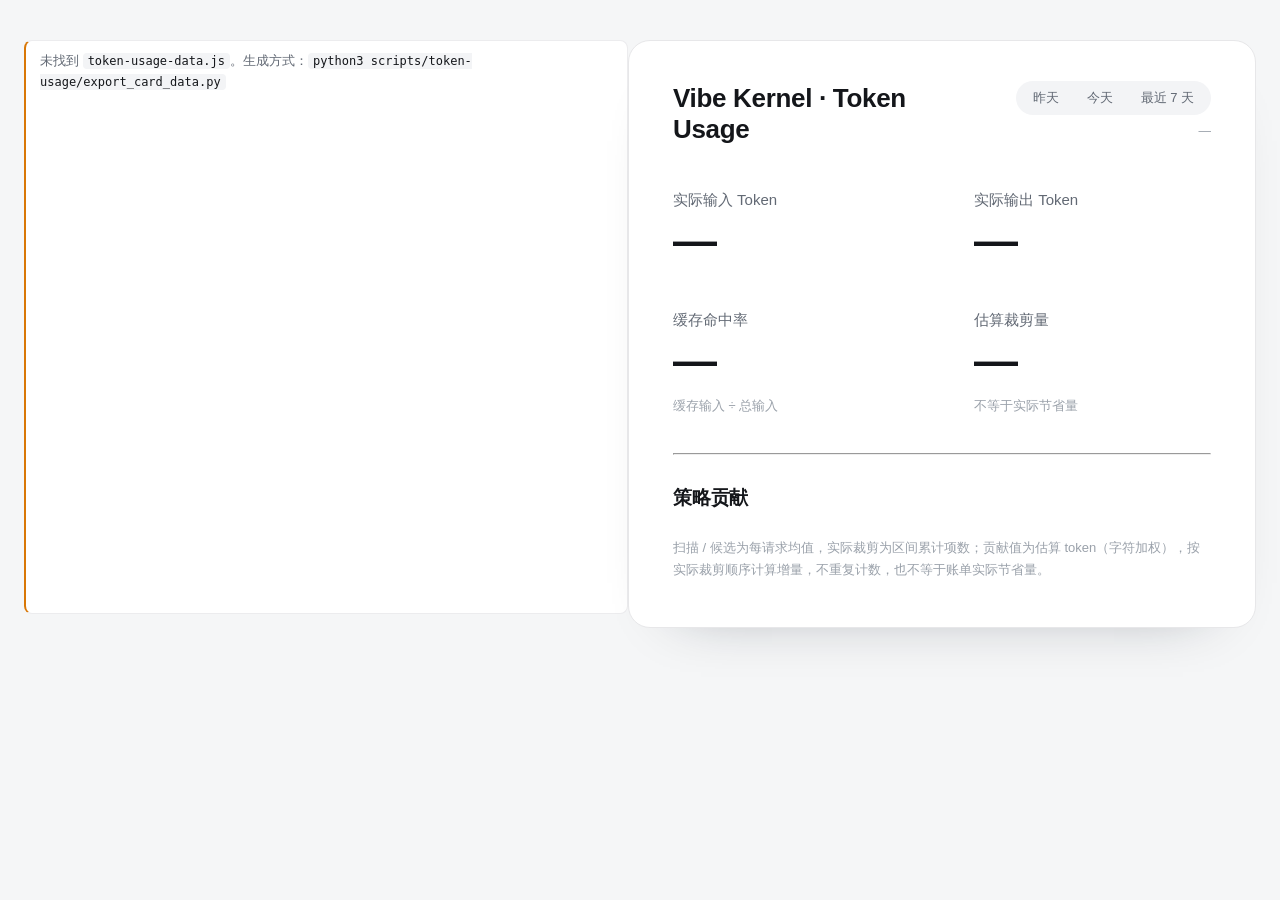
==== tools/token-usage-card/index.html @ 2c909a3b "feat(tools): 新增 Token 用量卡片与数据导出 - 卡片：实际输入/输出、缓存命中率、估算裁剪量与三策略贡献，支持昨天/今天/最近 7 天切换 - 导出：data/token-usag" ====
<!doctype html>
<html lang="zh-CN">
<head>
<meta charset="utf-8">
<meta name="viewport" content="width=device-width, initial-scale=1">
<title>Vibe Kernel · Token Usage</title>
<link rel="stylesheet" href="styles.css">
</head>
<body>

<div class="notice" id="notice" hidden>
  未找到 <code>token-usage-data.js</code>。生成方式：<code>python3 scripts/token-usage/export_card_data.py</code>
</div>

<main class="card" aria-labelledby="cardTitle">
  <header class="card-head">
    <h1 id="cardTitle">Vibe Kernel · Token Usage</h1>
    <div class="head-side">
      <div class="segmented" role="group" aria-label="统计维度">
        <button type="button" data-range="yesterday">昨天</button>
        <button type="button" data-range="today">今天</button>
        <button type="button" data-range="last7" aria-pressed="true">最近 7 天</button>
      </div>
      <p class="caption" id="rangeCaption" aria-live="polite">—</p>
    </div>
  </header>

  <section class="metrics" aria-label="Token 指标">
    <div class="metric">
      <p class="metric-label">实际输入 Token</p>
      <p class="metric-value" id="mInput">—</p>
    </div>
    <div class="metric">
      <p class="metric-label">实际输出 Token</p>
      <p class="metric-value" id="mOutput">—</p>
    </div>
    <div class="metric">
      <p class="metric-label">缓存命中率</p>
      <p class="metric-value" id="mRate">—</p>
      <p class="metric-note">缓存输入 ÷ 总输入</p>
    </div>
    <div class="metric">
      <p class="metric-label">估算裁剪量</p>
      <p class="metric-value" id="mRemoved">—</p>
      <p class="metric-note">不等于实际节省量</p>
    </div>
  </section>

  <hr class="divider">

  <section aria-labelledby="strategyTitle">
    <h2 id="strategyTitle">策略贡献</h2>
    <div id="strategyList"></div>
    <p class="strategy-hint" id="strategyHint" hidden>该区间没有实际裁剪记录，策略贡献为 0。</p>
  </section>

  <p class="footnote">
    扫描 / 候选为每请求均值，实际裁剪为区间累计项数；贡献值为估算 token（字符加权），按实际裁剪顺序计算增量，不重复计数，也不等于账单实际节省量。
  </p>
  <p class="snapshot" id="snapshot"></p>
</main>

<script src="token-usage-data.js"></script>
<script src="app.js"></script>
</body>
</html>
---- tools/token-usage-card/styles.css ----
/* Token 用量卡片 · 视觉层
   参考稿：浅底白卡 / 大号数字 / 细分隔线 / 双列指标 / 策略贡献进度条 */

:root {
  --bg: #f5f6f7;
  --panel: #ffffff;
  --panel-soft: #f3f4f6;

  --ink: #14161a;
  --ink-mid: #626974;
  --ink-lo: #9aa1aa;

  --line: #ececee;
  --track: #eef1f4;

  --accent: #3b82f6;
  --accent-2: #14a08a;
  --accent-3: #d97706;

  --radius-card: 22px;
  --ease: cubic-bezier(0.23, 1, 0.32, 1);
  --sans: -apple-system, BlinkMacSystemFont, "Segoe UI", "PingFang SC",
    "Hiragino Sans GB", "Microsoft YaHei", Roboto, sans-serif;
  --mono: ui-monospace, SFMono-Regular, "SF Mono", Menlo, Consolas, monospace;
}

* { box-sizing: border-box; }

body {
  margin: 0;
  padding: 40px 24px 56px;
  display: flex;
  justify-content: center;
  background: var(--bg);
  color: var(--ink);
  font-family: var(--sans);
  -webkit-font-smoothing: antialiased;
}

/* ---------------- card ---------------- */

.card {
  width: min(1000px, 100%);
  padding: 40px 44px 32px;
  border: 1px solid #e7e7e9;
  border-radius: var(--radius-card);
  background: var(--panel);
  box-shadow: 0 28px 60px -52px rgba(16, 24, 40, 0.45);
}

.card-head {
  display: flex;
  align-items: flex-start;
  justify-content: space-between;
  gap: 28px;
}

h1 {
  margin: 2px 0 0;
  font-size: 26px;
  font-weight: 650;
  letter-spacing: -0.012em;
}

.head-side {
  display: flex;
  flex-direction: column;
  align-items: flex-end;
  gap: 9px;
  flex: none;
}

.segmented {
  display: inline-flex;
  padding: 3px;
  border-radius: 999px;
  background: var(--panel-soft);
}

.segmented button {
  padding: 6px 14px;
  border: 0;
  border-radius: 999px;
  background: transparent;
  color: var(--ink-mid);
  font: inherit;
  font-size: 13px;
  line-height: 1.2;
  white-space: nowrap;
  cursor: pointer;
  transition: background-color 0.18s var(--ease), color 0.18s var(--ease),
    box-shadow 0.18s var(--ease);
}

.segmented button:hover { color: var(--ink); }

.segmented button.is-active {
  background: #fff;
  color: var(--ink);
  font-weight: 600;
  box-shadow: 0 1px 2px rgba(16, 24, 40, 0.14);
}

.segmented button:focus-visible {
  outline: 2px solid var(--accent);
  outline-offset: 2px;
}

.caption {
  margin: 0;
  min-height: 1em;
  color: var(--ink-lo);
  font-size: 12.5px;
  font-variant-numeric: tabular-nums;
}

/* ---------------- metrics ---------------- */

.metrics {
  display: grid;
  grid-template-columns: 1fr 1fr;
  gap: 44px 64px;
  margin-top: 44px;
}

.metric-label {
  margin: 0;
  color: var(--ink-mid);
  font-size: 15px;
  line-height: 1.4;
}

.metric-value {
  margin: 6px 0 0;
  font-size: 44px;
  font-weight: 650;
  line-height: 1.12;
  letter-spacing: -0.022em;
  font-variant-numeric: tabular-nums;
}

.metric-note {
  margin: 10px 0 0;
  color: var(--ink-lo);
  font-size: 13px;
  line-height: 1.5;
}

/* ---------------- strategies ---------------- */

.divider {
  height: 1px;
  margin: 38px 0 30px;
  background: var(--line);
}

h2 {
  margin: 0;
  font-size: 19px;
  font-weight: 650;
  letter-spacing: -0.008em;
}

.strategy { margin-top: 22px; }

.strategy-head {
  display: flex;
  align-items: baseline;
  justify-content: space-between;
  gap: 16px;
  margin-bottom: 4px;
}

.strategy-name { font-size: 16px; line-height: 1.4; }

.strategy-value {
  font-size: 16px;
  font-weight: 650;
  font-variant-numeric: tabular-nums;
}

.strategy-counts {
  margin: 0 0 9px;
  color: var(--ink-lo);
  font-size: 12.5px;
  line-height: 1.55;
  font-variant-numeric: tabular-nums;
}

.bar {
  height: 8px;
  border-radius: 999px;
  background: var(--track);
  overflow: hidden;
}

.bar > span {
  display: block;
  width: 0;
  height: 100%;
  border-radius: inherit;
  background: var(--accent);
  transition: width 0.3s var(--ease);
}

.bar.s2 > span { background: var(--accent-2); }
.bar.s3 > span { background: var(--accent-3); }

.strategy-hint {
  margin: 14px 0 0;
  color: var(--ink-lo);
  font-size: 13px;
}

.footnote {
  margin: 26px 0 0;
  color: var(--ink-lo);
  font-size: 13px;
  line-height: 1.7;
}

.snapshot {
  margin: 14px 0 0;
  color: #b3b9c1;
  font-size: 11.5px;
  font-variant-numeric: tabular-nums;
}

/* ---------------- notice ---------------- */

.notice {
  width: min(1000px, 100%);
  margin: 0 auto 14px;
  padding: 10px 14px;
  border: 1px solid var(--line);
  border-left: 2px solid var(--accent-3);
  border-radius: 8px;
  background: var(--panel);
  color: var(--ink-mid);
  font-size: 13px;
  line-height: 1.6;
}

.notice code {
  padding: 1px 5px;
  border-radius: 4px;
  background: var(--panel-soft);
  color: var(--ink);
  font-family: var(--mono);
  font-size: 12px;
}

/* ---------------- responsive ---------------- */

@media (max-width: 760px) {
  body { padding: 20px 14px 36px; }

  .card { padding: 26px 22px 24px; border-radius: 16px; }

  .card-head { flex-direction: column; gap: 16px; }

  .head-side { align-items: flex-start; width: 100%; }

  .caption { text-align: left; }

  .metrics { grid-template-columns: 1fr; gap: 30px; margin-top: 30px; }

  .metric-value { font-size: 36px; }

  .divider { margin: 28px 0 24px; }
}
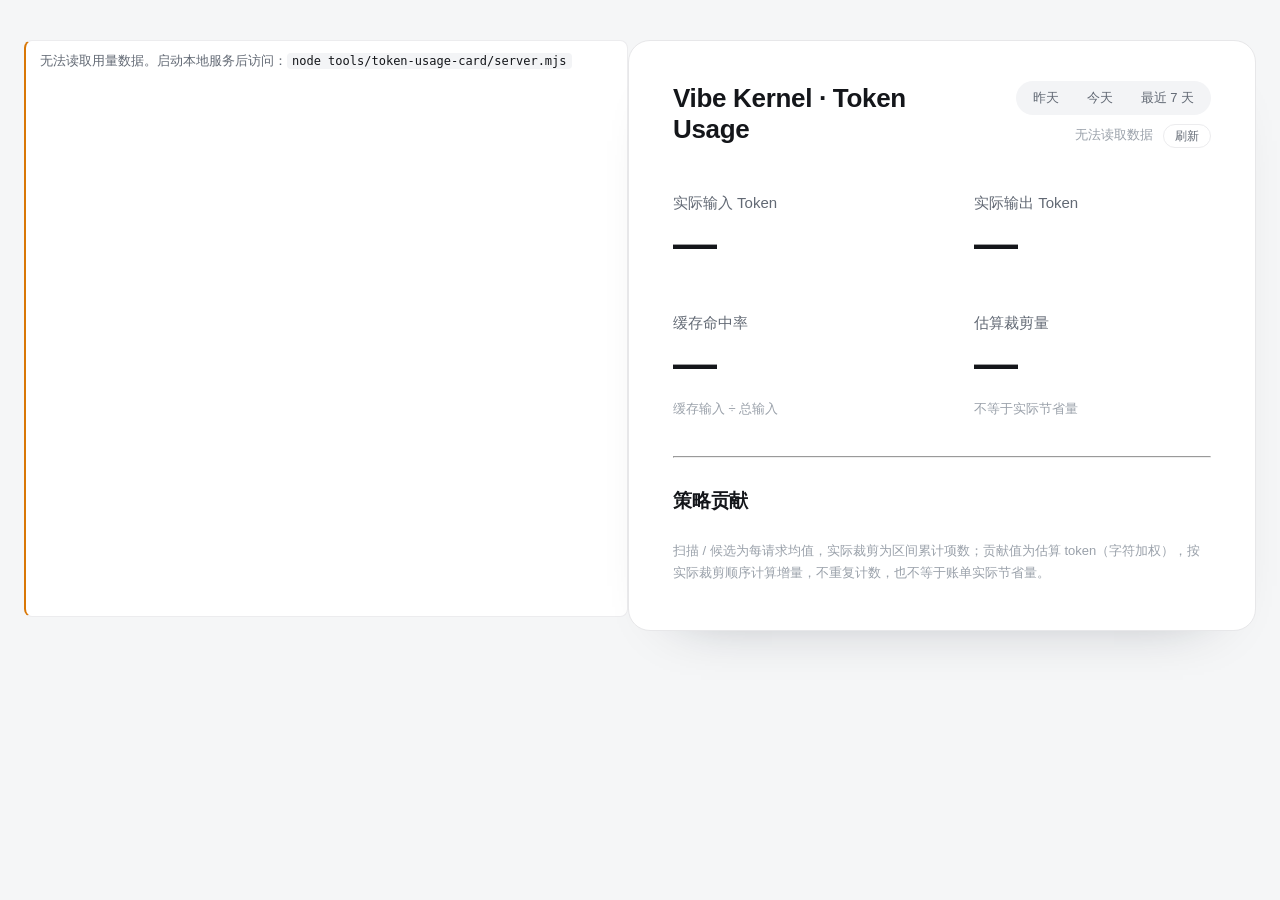
==== commit 9d800ff4: "fix(context-dedup): 修复三策略零贡献并补齐上游保护与失败输入裁剪 - Supersede Writes：改用结构化 EOF 证据判定完整读取（offset<=1 且 metadat" ====
--- a/tools/token-usage-card/index.html
+++ b/tools/token-usage-card/index.html
@@ -9,7 +9,7 @@
 <body>
 
 <div class="notice" id="notice" hidden>
-  未找到 <code>token-usage-data.js</code>。生成方式：<code>python3 scripts/token-usage/export_card_data.py</code>
+  无法读取用量数据。启动本地服务后访问：<code>node tools/token-usage-card/server.mjs</code>
 </div>
 
 <main class="card" aria-labelledby="cardTitle">
@@ -21,7 +21,10 @@
         <button type="button" data-range="today">今天</button>
         <button type="button" data-range="last7" aria-pressed="true">最近 7 天</button>
       </div>
-      <p class="caption" id="rangeCaption" aria-live="polite">—</p>
+      <div class="refresh-row">
+        <p class="caption" id="rangeCaption" aria-live="polite">—</p>
+        <button type="button" class="refresh" id="refreshButton" title="立即从本地服务刷新">刷新</button>
+      </div>
     </div>
   </header>
 
@@ -57,10 +60,9 @@
   <p class="footnote">
     扫描 / 候选为每请求均值，实际裁剪为区间累计项数；贡献值为估算 token（字符加权），按实际裁剪顺序计算增量，不重复计数，也不等于账单实际节省量。
   </p>
-  <p class="snapshot" id="snapshot"></p>
+  <p class="snapshot" id="snapshot" aria-live="polite"></p>
 </main>
 
-<script src="token-usage-data.js"></script>
 <script src="app.js"></script>
 </body>
 </html>
--- a/tools/token-usage-card/styles.css
+++ b/tools/token-usage-card/styles.css
@@ -112,6 +112,34 @@
   color: var(--ink-lo);
   font-size: 12.5px;
   font-variant-numeric: tabular-nums;
+}
+
+.refresh-row {
+  display: flex;
+  align-items: center;
+  gap: 10px;
+}
+
+.refresh {
+  padding: 4px 11px;
+  border: 1px solid var(--line);
+  border-radius: 999px;
+  background: var(--panel);
+  color: var(--ink-mid);
+  font: inherit;
+  font-size: 12px;
+  line-height: 1.2;
+  white-space: nowrap;
+  cursor: pointer;
+  transition: color 0.18s var(--ease), border-color 0.18s var(--ease);
+}
+
+.refresh:hover { color: var(--ink); border-color: #d8dadd; }
+.refresh:disabled { opacity: 0.6; cursor: progress; }
+
+.refresh:focus-visible {
+  outline: 2px solid var(--accent);
+  outline-offset: 2px;
 }
 
 /* ---------------- metrics ---------------- */
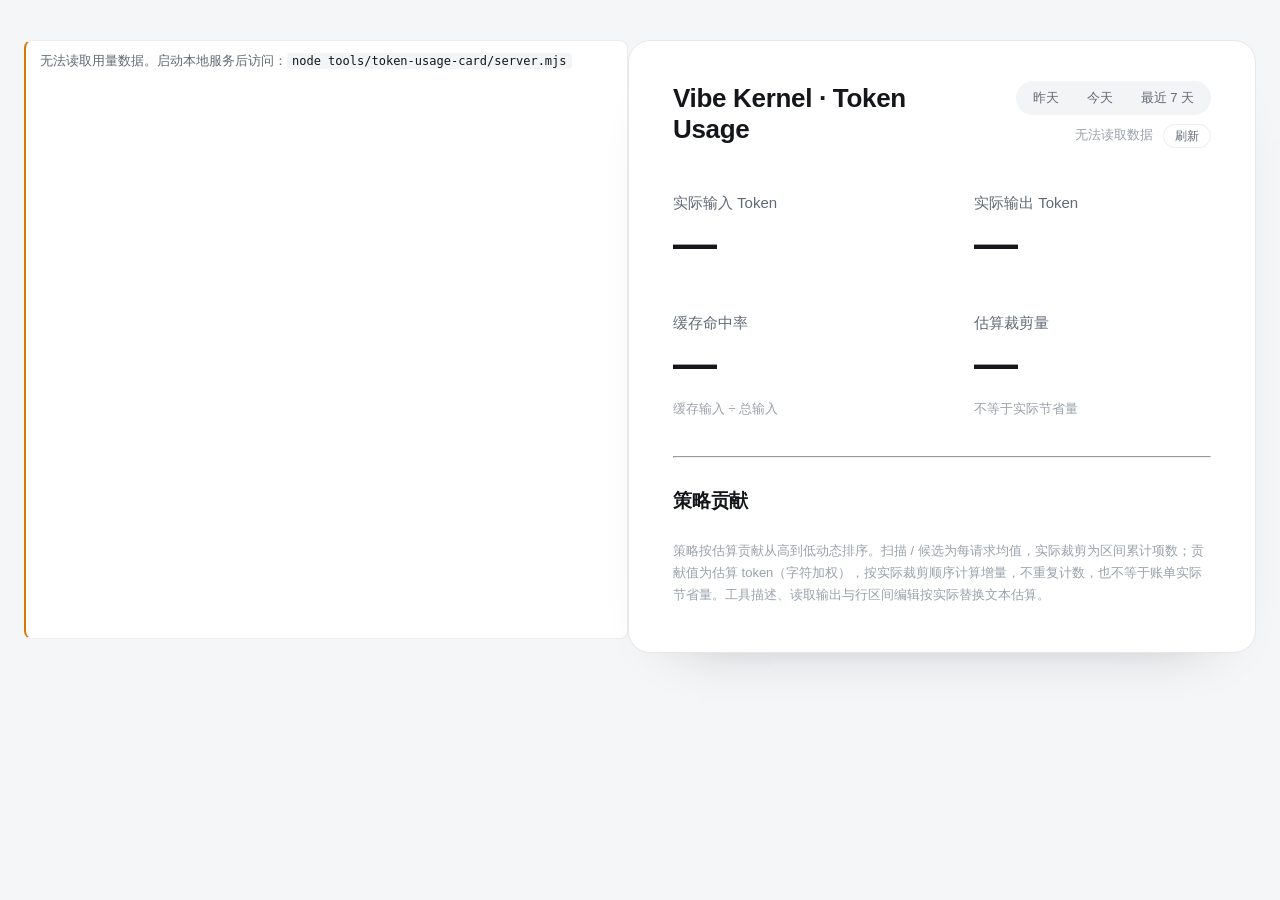
==== commit e87ee876: "feat(context-dedup): 接入 OpenSlimedit 三策略并增强用量卡片 - 新增 slim-edit：工具描述压缩、read 输出压缩、edit 行区间展开 - 配置增加 sl" ====
--- a/tools/token-usage-card/index.html
+++ b/tools/token-usage-card/index.html
@@ -4,7 +4,7 @@
 <meta charset="utf-8">
 <meta name="viewport" content="width=device-width, initial-scale=1">
 <title>Vibe Kernel · Token Usage</title>
-<link rel="stylesheet" href="styles.css">
+<link rel="stylesheet" href="styles.css?v=20261030-2">
 </head>
 <body>
 
@@ -58,11 +58,11 @@
   </section>
 
   <p class="footnote">
-    扫描 / 候选为每请求均值，实际裁剪为区间累计项数；贡献值为估算 token（字符加权），按实际裁剪顺序计算增量，不重复计数，也不等于账单实际节省量。
+    策略按估算贡献从高到低动态排序。扫描 / 候选为每请求均值，实际裁剪为区间累计项数；贡献值为估算 token（字符加权），按实际裁剪顺序计算增量，不重复计数，也不等于账单实际节省量。工具描述、读取输出与行区间编辑按实际替换文本估算。
   </p>
   <p class="snapshot" id="snapshot" aria-live="polite"></p>
 </main>
 
-<script src="app.js"></script>
+<script src="app.js?v=20261030-2"></script>
 </body>
 </html>
--- a/tools/token-usage-card/styles.css
+++ b/tools/token-usage-card/styles.css
@@ -16,6 +16,9 @@
   --accent: #3b82f6;
   --accent-2: #14a08a;
   --accent-3: #d97706;
+  --accent-4: #7c3aed;
+  --accent-5: #db2777;
+  --accent-6: #0d9488;
 
   --radius-card: 22px;
   --ease: cubic-bezier(0.23, 1, 0.32, 1);
@@ -199,7 +202,22 @@
   margin-bottom: 4px;
 }
 
+.strategy-title {
+  display: inline-flex;
+  align-items: baseline;
+  flex-wrap: wrap;
+  gap: 4px 8px;
+  min-width: 0;
+}
+
 .strategy-name { font-size: 16px; line-height: 1.4; }
+
+.strategy-note {
+  color: var(--ink-lo);
+  font-size: 12px;
+  line-height: 1.4;
+  white-space: nowrap;
+}
 
 .strategy-value {
   font-size: 16px;
@@ -233,6 +251,9 @@
 
 .bar.s2 > span { background: var(--accent-2); }
 .bar.s3 > span { background: var(--accent-3); }
+.bar.s4 > span { background: var(--accent-4); }
+.bar.s5 > span { background: var(--accent-5); }
+.bar.s6 > span { background: var(--accent-6); }
 
 .strategy-hint {
   margin: 14px 0 0;
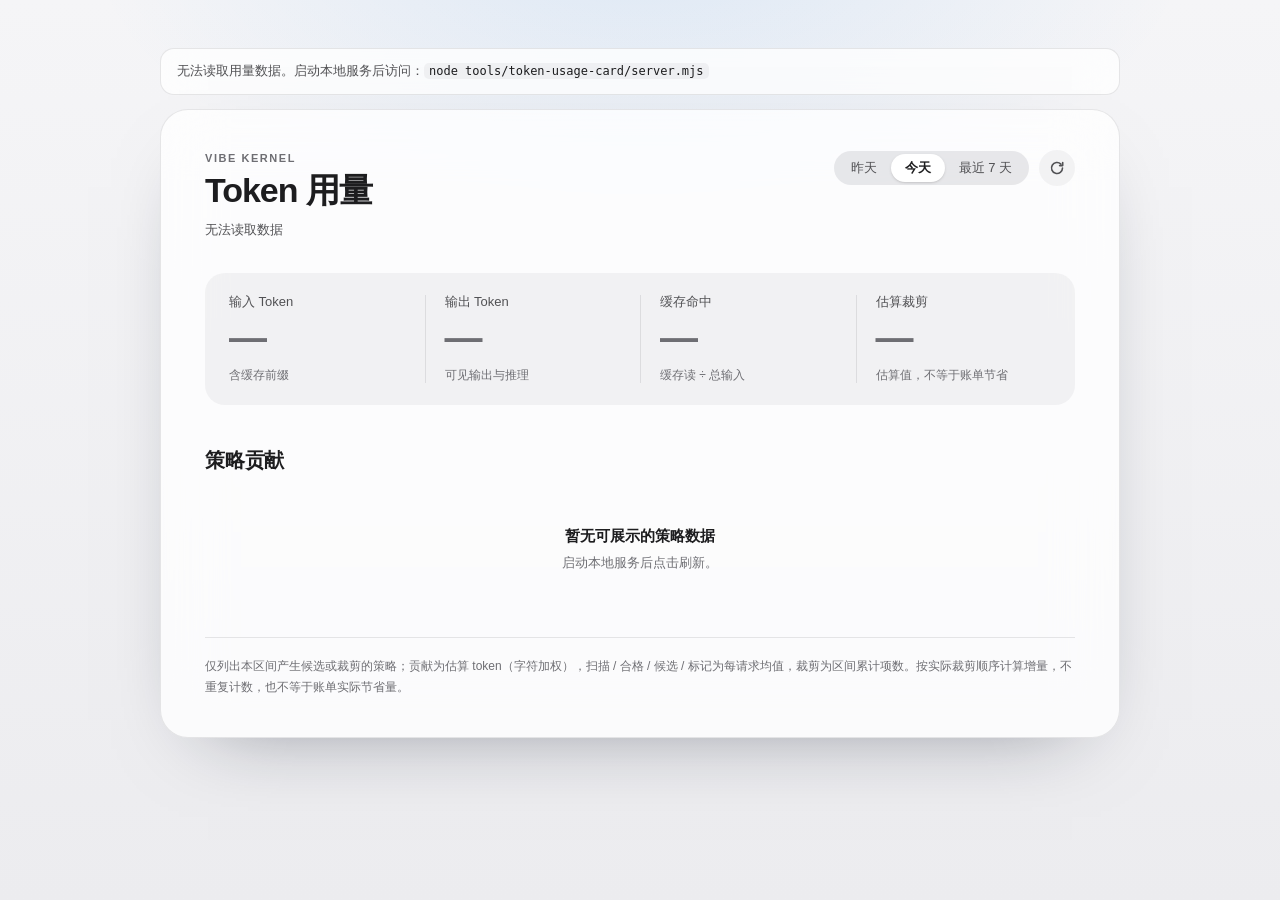
==== commit 85872b3f: "feat(token-usage-card): Apple 风格重构卡片并完善策略数据展示 - 策略统计：跳过原因按漏斗边界分区并补齐 eligible 分区；重复相同失败默认跨 user turn " ====
--- a/tools/token-usage-card/index.html
+++ b/tools/token-usage-card/index.html
@@ -3,8 +3,11 @@
 <head>
 <meta charset="utf-8">
 <meta name="viewport" content="width=device-width, initial-scale=1">
+<meta name="color-scheme" content="light dark">
+<meta name="theme-color" content="#f5f5f7" media="(prefers-color-scheme: light)">
+<meta name="theme-color" content="#000000" media="(prefers-color-scheme: dark)">
 <title>Vibe Kernel · Token Usage</title>
-<link rel="stylesheet" href="styles.css?v=20261030-2">
+<link rel="stylesheet" href="styles.css?v=20261102-2">
 </head>
 <body>
 
@@ -14,55 +17,68 @@
 
 <main class="card" aria-labelledby="cardTitle">
   <header class="card-head">
-    <h1 id="cardTitle">Vibe Kernel · Token Usage</h1>
-    <div class="head-side">
+    <div class="head-titles">
+      <p class="eyebrow">Vibe Kernel</p>
+      <h1 id="cardTitle">Token 用量</h1>
+      <p class="subtitle" id="rangeCaption" aria-live="polite">—</p>
+    </div>
+    <div class="head-controls">
       <div class="segmented" role="group" aria-label="统计维度">
+        <span class="segmented-thumb" aria-hidden="true"></span>
         <button type="button" data-range="yesterday">昨天</button>
-        <button type="button" data-range="today">今天</button>
-        <button type="button" data-range="last7" aria-pressed="true">最近 7 天</button>
+        <button type="button" class="is-active" data-range="today" aria-pressed="true">今天</button>
+        <button type="button" data-range="last7">最近 7 天</button>
       </div>
-      <div class="refresh-row">
-        <p class="caption" id="rangeCaption" aria-live="polite">—</p>
-        <button type="button" class="refresh" id="refreshButton" title="立即从本地服务刷新">刷新</button>
-      </div>
+      <button type="button" class="refresh" id="refreshButton" title="刷新数据" aria-label="刷新数据">
+        <svg class="refresh-icon" viewBox="0 0 16 16" aria-hidden="true" focusable="false">
+          <path d="M13.5 8a5.5 5.5 0 1 1-1.61-3.89" fill="none" stroke="currentColor" stroke-width="1.6" stroke-linecap="round"/>
+          <path d="M13.7 2.5v3.1h-3.1" fill="none" stroke="currentColor" stroke-width="1.6" stroke-linecap="round" stroke-linejoin="round"/>
+        </svg>
+        <span class="refresh-spinner" aria-hidden="true"></span>
+      </button>
     </div>
   </header>
 
   <section class="metrics" aria-label="Token 指标">
     <div class="metric">
-      <p class="metric-label">实际输入 Token</p>
+      <p class="metric-label">输入 Token</p>
       <p class="metric-value" id="mInput">—</p>
+      <p class="metric-note" id="mInputNote">含缓存前缀</p>
     </div>
     <div class="metric">
-      <p class="metric-label">实际输出 Token</p>
+      <p class="metric-label">输出 Token</p>
       <p class="metric-value" id="mOutput">—</p>
+      <p class="metric-note">可见输出与推理</p>
     </div>
     <div class="metric">
-      <p class="metric-label">缓存命中率</p>
+      <p class="metric-label">缓存命中</p>
       <p class="metric-value" id="mRate">—</p>
-      <p class="metric-note">缓存输入 ÷ 总输入</p>
+      <p class="metric-note" id="mRateNote">缓存读 ÷ 总输入</p>
     </div>
     <div class="metric">
-      <p class="metric-label">估算裁剪量</p>
+      <p class="metric-label">估算裁剪</p>
       <p class="metric-value" id="mRemoved">—</p>
-      <p class="metric-note">不等于实际节省量</p>
+      <p class="metric-note" id="mRemovedNote">估算值，不等于账单节省</p>
     </div>
   </section>
 
-  <hr class="divider">
-
   <section aria-labelledby="strategyTitle">
-    <h2 id="strategyTitle">策略贡献</h2>
+    <div class="section-head">
+      <h2 id="strategyTitle">策略贡献</h2>
+      <p class="section-total" id="strategyTotal" aria-live="polite"></p>
+    </div>
     <div id="strategyList"></div>
     <p class="strategy-hint" id="strategyHint" hidden>该区间没有实际裁剪记录，策略贡献为 0。</p>
   </section>
 
-  <p class="footnote">
-    策略按估算贡献从高到低动态排序。扫描 / 候选为每请求均值，实际裁剪为区间累计项数；贡献值为估算 token（字符加权），按实际裁剪顺序计算增量，不重复计数，也不等于账单实际节省量。工具描述、读取输出与行区间编辑按实际替换文本估算。
-  </p>
-  <p class="snapshot" id="snapshot" aria-live="polite"></p>
+  <footer class="foot">
+    <p class="footnote">
+      仅列出本区间产生候选或裁剪的策略；贡献为估算 token（字符加权），扫描 / 合格 / 候选 / 标记为每请求均值，裁剪为区间累计项数。按实际裁剪顺序计算增量，不重复计数，也不等于账单实际节省量。
+    </p>
+    <p class="snapshot" id="snapshot" aria-live="polite"></p>
+  </footer>
 </main>
 
-<script src="app.js?v=20261030-2"></script>
+<script src="app.js?v=20261102-2"></script>
 </body>
 </html>
--- a/tools/token-usage-card/styles.css
+++ b/tools/token-usage-card/styles.css
@@ -1,86 +1,187 @@
-/* Token 用量卡片 · 视觉层
-   参考稿：浅底白卡 / 大号数字 / 细分隔线 / 双列指标 / 策略贡献进度条 */
+/* Token 用量卡片 · Apple 风格视觉层
+   原则：大标题 + 分组内嵌统计 + 分段控件 + 发丝分隔线 + 克制动效
+   支持浅色 / 深色，尊重 prefers-reduced-motion。 */
 
 :root {
-  --bg: #f5f6f7;
-  --panel: #ffffff;
-  --panel-soft: #f3f4f6;
-
-  --ink: #14161a;
-  --ink-mid: #626974;
-  --ink-lo: #9aa1aa;
-
-  --line: #ececee;
-  --track: #eef1f4;
-
-  --accent: #3b82f6;
-  --accent-2: #14a08a;
-  --accent-3: #d97706;
-  --accent-4: #7c3aed;
-  --accent-5: #db2777;
-  --accent-6: #0d9488;
-
-  --radius-card: 22px;
-  --ease: cubic-bezier(0.23, 1, 0.32, 1);
-  --sans: -apple-system, BlinkMacSystemFont, "Segoe UI", "PingFang SC",
-    "Hiragino Sans GB", "Microsoft YaHei", Roboto, sans-serif;
+  color-scheme: light dark;
+
+  --bg-top: #f5f5f7;
+  --bg-bottom: #ececef;
+  --glow: rgba(0, 113, 227, 0.1);
+
+  --surface: rgba(255, 255, 255, 0.76);
+  --surface-solid: #ffffff;
+  --surface-soft: rgba(118, 118, 128, 0.08);
+
+  --ink: #1d1d1f;
+  --ink-mid: #515154;
+  /* 12px secondary text needs >= 4.5:1 on both the card and the soft group. */
+  --ink-lo: #6e6e73;
+
+  --line: rgba(60, 60, 67, 0.12);
+  --line-strong: rgba(60, 60, 67, 0.18);
+  --track: rgba(120, 120, 128, 0.16);
+  --thumb: #ffffff;
+  --thumb-shadow: 0 1px 3px rgba(0, 0, 0, 0.12), 0 1px 1px rgba(0, 0, 0, 0.04);
+  --card-shadow: 0 30px 80px -48px rgba(16, 24, 40, 0.5);
+
+  --accent: #0071e3;
+  --dot-1: #0071e3;
+  --dot-2: #34c759;
+  --dot-3: #ff9500;
+  --dot-4: #af52de;
+  --dot-5: #ff2d55;
+  --dot-6: #5ac8fa;
+
+  --radius-card: 28px;
+  --ease: cubic-bezier(0.22, 1, 0.36, 1);
+  --sans: -apple-system, BlinkMacSystemFont, "SF Pro Text", "SF Pro Display",
+    "PingFang SC", "Hiragino Sans GB", "Microsoft YaHei", Roboto, sans-serif;
   --mono: ui-monospace, SFMono-Regular, "SF Mono", Menlo, Consolas, monospace;
 }
 
-* { box-sizing: border-box; }
+@media (prefers-color-scheme: dark) {
+  :root {
+    --bg-top: #000000;
+    --bg-bottom: #0b0b0d;
+    --glow: rgba(10, 132, 255, 0.16);
+
+    --surface: rgba(28, 28, 30, 0.72);
+    --surface-solid: #1c1c1e;
+    --surface-soft: rgba(118, 118, 128, 0.2);
+
+    --ink: #f5f5f7;
+    --ink-mid: #a8a8ad;
+    --ink-lo: #98989d;
+
+    --line: rgba(255, 255, 255, 0.12);
+    --line-strong: rgba(255, 255, 255, 0.2);
+    --track: rgba(120, 120, 128, 0.32);
+    --thumb: #636366;
+    --thumb-shadow: 0 1px 3px rgba(0, 0, 0, 0.5);
+    --card-shadow: 0 34px 90px -44px rgba(0, 0, 0, 0.9);
+
+    --accent: #0a84ff;
+    --dot-1: #0a84ff;
+    --dot-2: #30d158;
+    --dot-3: #ff9f0a;
+    --dot-4: #bf5af2;
+    --dot-5: #ff375f;
+    --dot-6: #64d2ff;
+  }
+}
+
+* {
+  box-sizing: border-box;
+}
+
+html {
+  -webkit-text-size-adjust: 100%;
+}
 
 body {
   margin: 0;
-  padding: 40px 24px 56px;
+  min-height: 100vh;
+  padding: 48px 24px 64px;
   display: flex;
-  justify-content: center;
-  background: var(--bg);
+  flex-direction: column;
+  align-items: center;
+  background:
+    radial-gradient(900px 480px at 50% -8%, var(--glow), transparent 62%),
+    linear-gradient(180deg, var(--bg-top), var(--bg-bottom));
   color: var(--ink);
   font-family: var(--sans);
+  font-size: 15px;
+  line-height: 1.5;
   -webkit-font-smoothing: antialiased;
+  -moz-osx-font-smoothing: grayscale;
 }
 
 /* ---------------- card ---------------- */
 
 .card {
-  width: min(1000px, 100%);
-  padding: 40px 44px 32px;
-  border: 1px solid #e7e7e9;
+  width: min(960px, 100%);
+  padding: 40px 44px 30px;
+  border: 1px solid var(--line);
   border-radius: var(--radius-card);
-  background: var(--panel);
-  box-shadow: 0 28px 60px -52px rgba(16, 24, 40, 0.45);
+  background: var(--surface);
+  box-shadow: var(--card-shadow);
+  -webkit-backdrop-filter: blur(30px) saturate(180%);
+  backdrop-filter: blur(30px) saturate(180%);
 }
 
 .card-head {
   display: flex;
   align-items: flex-start;
   justify-content: space-between;
-  gap: 28px;
+  gap: 24px;
+}
+
+.eyebrow {
+  margin: 0;
+  color: var(--ink-lo);
+  font-size: 11px;
+  font-weight: 600;
+  letter-spacing: 0.14em;
+  text-transform: uppercase;
 }
 
 h1 {
-  margin: 2px 0 0;
-  font-size: 26px;
-  font-weight: 650;
-  letter-spacing: -0.012em;
-}
-
-.head-side {
+  margin: 6px 0 0;
+  font-size: 34px;
+  font-weight: 700;
+  line-height: 1.1;
+  letter-spacing: -0.03em;
+}
+
+.subtitle {
+  margin: 10px 0 0;
+  color: var(--ink-mid);
+  font-size: 13px;
+  font-variant-numeric: tabular-nums;
+}
+
+.head-controls {
   display: flex;
-  flex-direction: column;
-  align-items: flex-end;
-  gap: 9px;
+  align-items: center;
+  gap: 10px;
   flex: none;
 }
 
+/* ---------------- segmented ---------------- */
+
 .segmented {
+  position: relative;
   display: inline-flex;
   padding: 3px;
   border-radius: 999px;
-  background: var(--panel-soft);
+  background: var(--track);
+}
+
+/* Sliding pill measured from the active button's geometry in app.js. Hidden
+   until `has-thumb` is set so a no-JS page keeps the static active style. */
+.segmented-thumb {
+  position: absolute;
+  top: 3px;
+  bottom: 3px;
+  left: 0;
+  width: 0;
+  border-radius: 999px;
+  background: var(--thumb);
+  box-shadow: var(--thumb-shadow);
+  opacity: 0;
+  pointer-events: none;
+  transition: transform 0.3s var(--ease), width 0.3s var(--ease),
+    opacity 0.2s var(--ease);
+}
+
+.segmented.has-thumb .segmented-thumb {
+  opacity: 1;
 }
 
 .segmented button {
+  position: relative;
+  z-index: 1;
   padding: 6px 14px;
   border: 0;
   border-radius: 999px;
@@ -88,129 +189,236 @@
   color: var(--ink-mid);
   font: inherit;
   font-size: 13px;
+  font-weight: 500;
   line-height: 1.2;
   white-space: nowrap;
   cursor: pointer;
-  transition: background-color 0.18s var(--ease), color 0.18s var(--ease),
-    box-shadow 0.18s var(--ease);
-}
-
-.segmented button:hover { color: var(--ink); }
+  transition: color 0.2s var(--ease);
+}
+
+.segmented button:hover {
+  color: var(--ink);
+}
 
 .segmented button.is-active {
-  background: #fff;
+  background: var(--thumb);
   color: var(--ink);
   font-weight: 600;
-  box-shadow: 0 1px 2px rgba(16, 24, 40, 0.14);
-}
-
-.segmented button:focus-visible {
+  box-shadow: var(--thumb-shadow);
+}
+
+/* Once the thumb carries the background, the button must stay transparent so
+   the two layers do not stack their shadows. */
+.segmented.has-thumb button.is-active {
+  background: transparent;
+  box-shadow: none;
+}
+
+/* ---------------- refresh ---------------- */
+
+.refresh {
+  position: relative;
+  display: inline-grid;
+  place-items: center;
+  width: 36px;
+  height: 36px;
+  padding: 0;
+  border: 0;
+  border-radius: 50%;
+  background: var(--surface-soft);
+  color: var(--ink-mid);
+  cursor: pointer;
+  transition: background-color 0.2s var(--ease), color 0.2s var(--ease),
+    transform 0.2s var(--ease);
+}
+
+.refresh:hover {
+  background: var(--line);
+  color: var(--ink);
+}
+
+.refresh:active {
+  transform: scale(0.94);
+}
+
+.refresh:disabled {
+  cursor: progress;
+  opacity: 0.6;
+}
+
+.refresh-icon,
+.refresh-spinner {
+  grid-area: 1 / 1;
+}
+
+.refresh-icon {
+  width: 16px;
+  height: 16px;
+  transition: opacity 0.18s var(--ease), transform 0.4s var(--ease);
+}
+
+.refresh-spinner {
+  width: 14px;
+  height: 14px;
+  border: 1.6px solid currentColor;
+  border-top-color: transparent;
+  border-radius: 50%;
+  opacity: 0;
+}
+
+.refresh.is-loading .refresh-icon {
+  opacity: 0;
+  transform: rotate(180deg);
+}
+
+.refresh.is-loading .refresh-spinner {
+  opacity: 1;
+  animation: refresh-spin 0.8s linear infinite;
+}
+
+@keyframes refresh-spin {
+  to {
+    transform: rotate(360deg);
+  }
+}
+
+button:focus-visible {
   outline: 2px solid var(--accent);
   outline-offset: 2px;
 }
 
-.caption {
-  margin: 0;
-  min-height: 1em;
-  color: var(--ink-lo);
-  font-size: 12.5px;
-  font-variant-numeric: tabular-nums;
-}
-
-.refresh-row {
-  display: flex;
-  align-items: center;
-  gap: 10px;
-}
-
-.refresh {
-  padding: 4px 11px;
-  border: 1px solid var(--line);
-  border-radius: 999px;
-  background: var(--panel);
-  color: var(--ink-mid);
-  font: inherit;
-  font-size: 12px;
-  line-height: 1.2;
-  white-space: nowrap;
-  cursor: pointer;
-  transition: color 0.18s var(--ease), border-color 0.18s var(--ease);
-}
-
-.refresh:hover { color: var(--ink); border-color: #d8dadd; }
-.refresh:disabled { opacity: 0.6; cursor: progress; }
-
-.refresh:focus-visible {
-  outline: 2px solid var(--accent);
-  outline-offset: 2px;
-}
-
 /* ---------------- metrics ---------------- */
 
 .metrics {
   display: grid;
-  grid-template-columns: 1fr 1fr;
-  gap: 44px 64px;
-  margin-top: 44px;
+  grid-template-columns: repeat(4, minmax(0, 1fr));
+  margin: 34px 0 0;
+  padding: 18px 4px;
+  border-radius: 20px;
+  background: var(--surface-soft);
+}
+
+.metric {
+  position: relative;
+  min-width: 0;
+  padding: 2px 20px;
+}
+
+.metric + .metric::before {
+  content: "";
+  position: absolute;
+  left: 0;
+  top: 4px;
+  bottom: 4px;
+  width: 1px;
+  background: var(--line);
 }
 
 .metric-label {
   margin: 0;
   color: var(--ink-mid);
-  font-size: 15px;
+  font-size: 13px;
+  font-weight: 500;
   line-height: 1.4;
 }
 
 .metric-value {
-  margin: 6px 0 0;
-  font-size: 44px;
+  margin: 8px 0 0;
+  font-size: 38px;
   font-weight: 650;
-  line-height: 1.12;
-  letter-spacing: -0.022em;
+  line-height: 1.05;
+  letter-spacing: -0.035em;
   font-variant-numeric: tabular-nums;
 }
 
+/* Em dash means "no measurement", not a measured zero. */
+.metric-value.is-placeholder {
+  color: var(--ink-lo);
+  font-weight: 600;
+}
+
 .metric-note {
-  margin: 10px 0 0;
-  color: var(--ink-lo);
-  font-size: 13px;
-  line-height: 1.5;
+  margin: 8px 0 0;
+  color: var(--ink-lo);
+  font-size: 12px;
+  line-height: 1.45;
+  font-variant-numeric: tabular-nums;
 }
 
 /* ---------------- strategies ---------------- */
 
-.divider {
-  height: 1px;
-  margin: 38px 0 30px;
-  background: var(--line);
+.section-head {
+  display: flex;
+  align-items: baseline;
+  justify-content: space-between;
+  gap: 16px;
+  margin: 40px 0 4px;
 }
 
 h2 {
   margin: 0;
-  font-size: 19px;
+  font-size: 20px;
   font-weight: 650;
-  letter-spacing: -0.008em;
-}
-
-.strategy { margin-top: 22px; }
+  letter-spacing: -0.012em;
+}
+
+.section-total {
+  margin: 0;
+  color: var(--ink-lo);
+  font-size: 12.5px;
+  font-variant-numeric: tabular-nums;
+  text-align: right;
+}
+
+.strategy {
+  padding: 15px 0;
+  border-bottom: 1px solid var(--line);
+}
+
+.strategy:last-child {
+  padding-bottom: 4px;
+  border-bottom: 0;
+}
+
+.strategy.s1 { --dot: var(--dot-1); }
+.strategy.s2 { --dot: var(--dot-2); }
+.strategy.s3 { --dot: var(--dot-3); }
+.strategy.s4 { --dot: var(--dot-4); }
+.strategy.s5 { --dot: var(--dot-5); }
+.strategy.s6 { --dot: var(--dot-6); }
 
 .strategy-head {
   display: flex;
   align-items: baseline;
   justify-content: space-between;
   gap: 16px;
-  margin-bottom: 4px;
+  margin-bottom: 6px;
 }
 
 .strategy-title {
-  display: inline-flex;
+  display: flex;
   align-items: baseline;
   flex-wrap: wrap;
-  gap: 4px 8px;
+  gap: 2px 8px;
   min-width: 0;
 }
 
-.strategy-name { font-size: 16px; line-height: 1.4; }
+.strategy-name {
+  display: inline-flex;
+  align-items: center;
+  gap: 8px;
+  font-size: 15px;
+  font-weight: 600;
+  letter-spacing: -0.01em;
+}
+
+.strategy-name::before {
+  content: "";
+  width: 8px;
+  height: 8px;
+  border-radius: 50%;
+  background: var(--dot);
+}
 
 .strategy-note {
   color: var(--ink-lo);
@@ -220,21 +428,51 @@
 }
 
 .strategy-value {
-  font-size: 16px;
+  display: inline-flex;
+  align-items: baseline;
+  gap: 8px;
+  white-space: nowrap;
+  font-variant-numeric: tabular-nums;
+}
+
+.strategy-tokens {
+  font-size: 15px;
   font-weight: 650;
+}
+
+.strategy-share {
+  min-width: 40px;
+  color: var(--ink-lo);
+  font-size: 12px;
+  text-align: right;
+}
+
+.strategy-counts {
+  display: flex;
+  flex-wrap: wrap;
+  margin: 0 0 9px;
+  color: var(--ink-lo);
+  font-size: 12.5px;
+  line-height: 1.6;
   font-variant-numeric: tabular-nums;
 }
 
-.strategy-counts {
-  margin: 0 0 9px;
-  color: var(--ink-lo);
-  font-size: 12.5px;
-  line-height: 1.55;
-  font-variant-numeric: tabular-nums;
+/* One span per stat: a narrow screen wraps between stats, and the separator
+   trails the previous stat instead of leading the wrapped line. */
+.strategy-counts .count {
+  white-space: nowrap;
+}
+
+.strategy-counts .count:not(:last-child)::after {
+  content: " ·";
+}
+
+.strategy-counts.is-empty {
+  display: block;
 }
 
 .bar {
-  height: 8px;
+  height: 6px;
   border-radius: 999px;
   background: var(--track);
   overflow: hidden;
@@ -245,55 +483,113 @@
   width: 0;
   height: 100%;
   border-radius: inherit;
-  background: var(--accent);
-  transition: width 0.3s var(--ease);
-}
-
-.bar.s2 > span { background: var(--accent-2); }
-.bar.s3 > span { background: var(--accent-3); }
-.bar.s4 > span { background: var(--accent-4); }
-.bar.s5 > span { background: var(--accent-5); }
-.bar.s6 > span { background: var(--accent-6); }
+  background: var(--dot);
+  transition: width 0.35s var(--ease);
+}
 
 .strategy-hint {
-  margin: 14px 0 0;
-  color: var(--ink-lo);
-  font-size: 13px;
+  margin: 12px 0 0;
+  color: var(--ink-lo);
+  font-size: 12.5px;
+}
+
+/* ---------------- empty state ---------------- */
+
+.strategy-empty {
+  display: flex;
+  flex-direction: column;
+  align-items: center;
+  gap: 6px;
+  padding: 46px 0 34px;
+  text-align: center;
+}
+
+.empty-title {
+  margin: 0;
+  font-size: 15px;
+  font-weight: 600;
+}
+
+.empty-note {
+  margin: 0;
+  max-width: 34em;
+  color: var(--ink-lo);
+  font-size: 12.5px;
+  line-height: 1.6;
+}
+
+/* Hidden one-sentence version for screen readers (the count spans are
+   aria-hidden wrapping aids). */
+.sr-only {
+  position: absolute;
+  width: 1px;
+  height: 1px;
+  margin: -1px;
+  padding: 0;
+  overflow: hidden;
+  clip: rect(0 0 0 0);
+  white-space: nowrap;
+  border: 0;
+}
+
+/* ---------------- footer ---------------- */
+
+.foot {
+  margin-top: 30px;
+  padding-top: 18px;
+  border-top: 1px solid var(--line);
 }
 
 .footnote {
-  margin: 26px 0 0;
-  color: var(--ink-lo);
-  font-size: 13px;
+  margin: 0;
+  color: var(--ink-lo);
+  font-size: 12px;
   line-height: 1.7;
 }
 
 .snapshot {
-  margin: 14px 0 0;
-  color: #b3b9c1;
+  margin: 10px 0 0;
+  color: var(--ink-lo);
   font-size: 11.5px;
   font-variant-numeric: tabular-nums;
 }
 
+.snapshot[data-source="api"]::before,
+.snapshot[data-source="snapshot"]::before {
+  content: "";
+  display: inline-block;
+  width: 6px;
+  height: 6px;
+  margin-right: 6px;
+  border-radius: 50%;
+  vertical-align: 1px;
+  background: var(--dot-2);
+}
+
+.snapshot[data-source="snapshot"]::before {
+  background: var(--dot-3);
+}
+
 /* ---------------- notice ---------------- */
 
 .notice {
-  width: min(1000px, 100%);
-  margin: 0 auto 14px;
-  padding: 10px 14px;
+  width: min(960px, 100%);
+  margin: 0 0 14px;
+  padding: 12px 16px;
   border: 1px solid var(--line);
-  border-left: 2px solid var(--accent-3);
-  border-radius: 8px;
-  background: var(--panel);
+  border-radius: 14px;
+  background: var(--surface);
   color: var(--ink-mid);
   font-size: 13px;
   line-height: 1.6;
+  -webkit-backdrop-filter: blur(20px);
+  backdrop-filter: blur(20px);
 }
 
 .notice code {
   padding: 1px 5px;
-  border-radius: 4px;
-  background: var(--panel-soft);
+  border-radius: 5px;
+  background: var(--surface-soft);
   color: var(--ink);
   font-family: var(--mono);
   font-size: 12px;
@@ -301,20 +597,110 @@
 
 /* ---------------- responsive ---------------- */
 
-@media (max-width: 760px) {
-  body { padding: 20px 14px 36px; }
-
-  .card { padding: 26px 22px 24px; border-radius: 16px; }
-
-  .card-head { flex-direction: column; gap: 16px; }
-
-  .head-side { align-items: flex-start; width: 100%; }
-
-  .caption { text-align: left; }
-
-  .metrics { grid-template-columns: 1fr; gap: 30px; margin-top: 30px; }
-
-  .metric-value { font-size: 36px; }
-
-  .divider { margin: 28px 0 24px; }
-}
+@media (max-width: 860px) {
+  .metrics {
+    grid-template-columns: repeat(2, minmax(0, 1fr));
+    row-gap: 22px;
+    padding: 20px 4px;
+  }
+
+  .metric {
+    padding: 2px 18px;
+  }
+
+  .metric + .metric::before {
+    display: none;
+  }
+
+  .metric:nth-child(even)::before {
+    content: "";
+    display: block;
+    position: absolute;
+    left: 0;
+    top: 4px;
+    bottom: 4px;
+    width: 1px;
+    background: var(--line);
+  }
+
+  .metric:nth-child(n + 3) {
+    padding-top: 20px;
+    border-top: 1px solid var(--line);
+  }
+
+  .metric:nth-child(n + 3)::before {
+    top: 20px;
+  }
+}
+
+@media (max-width: 640px) {
+  body {
+    padding: 20px 14px 40px;
+  }
+
+  .card {
+    padding: 26px 20px 24px;
+    border-radius: 24px;
+  }
+
+  .card-head {
+    flex-direction: column;
+    gap: 18px;
+  }
+
+  h1 {
+    font-size: 28px;
+  }
+
+  .head-controls {
+    width: 100%;
+    justify-content: space-between;
+  }
+
+  .segmented {
+    flex: 1;
+  }
+
+  .segmented button {
+    flex: 1;
+    padding: 7px 10px;
+  }
+
+  .metric {
+    padding: 2px 14px;
+  }
+
+  .metric-value {
+    font-size: 30px;
+  }
+
+  .section-head {
+    margin-top: 30px;
+  }
+
+  .strategy-head {
+    gap: 10px;
+  }
+
+  .strategy-note {
+    font-size: 11.5px;
+    white-space: normal;
+  }
+
+  .strategy-counts {
+    font-size: 11.5px;
+  }
+}
+
+@media (prefers-reduced-motion: reduce) {
+  .segmented-thumb,
+  .bar > span,
+  .refresh,
+  .refresh-icon {
+    transition: none;
+  }
+
+  .refresh.is-loading .refresh-spinner {
+    animation-duration: 2s;
+  }
+}
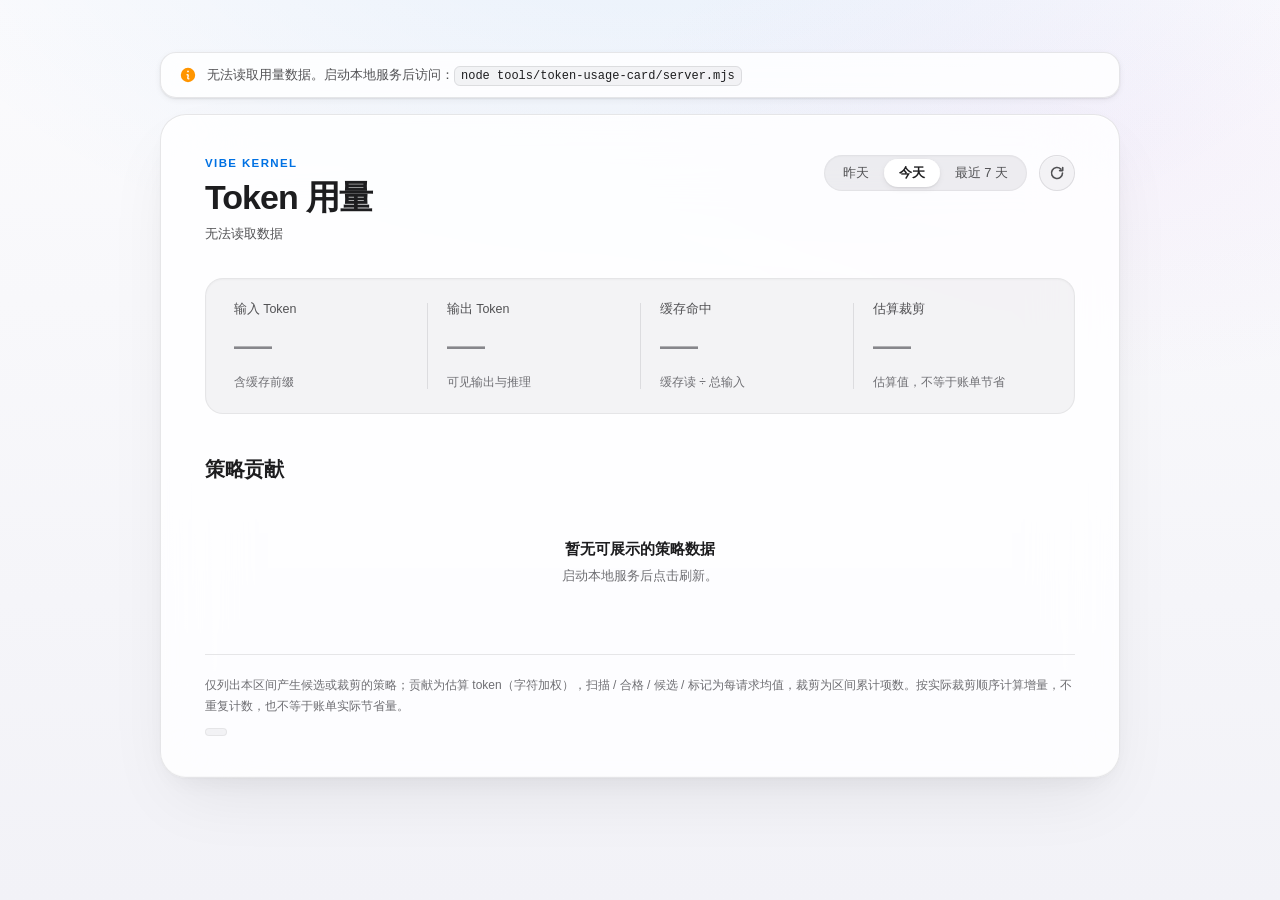
==== commit ddc7e25f: "style(token-usage-card): 参考 Apple HIG 设计理念微调优化卡片视觉与交互细节 - 引入高饱和磨砂玻璃材质、环境漫射光晕与 1px 倒角反光内高光 - 完善分段控件 (" ====
--- a/tools/token-usage-card/index.html
+++ b/tools/token-usage-card/index.html
@@ -2,17 +2,22 @@
 <html lang="zh-CN">
 <head>
 <meta charset="utf-8">
-<meta name="viewport" content="width=device-width, initial-scale=1">
+<meta name="viewport" content="width=device-width, initial-scale=1, viewport-fit=cover">
 <meta name="color-scheme" content="light dark">
-<meta name="theme-color" content="#f5f5f7" media="(prefers-color-scheme: light)">
+<meta name="theme-color" content="#fbfbfd" media="(prefers-color-scheme: light)">
 <meta name="theme-color" content="#000000" media="(prefers-color-scheme: dark)">
+<meta name="apple-mobile-web-app-capable" content="yes">
+<meta name="apple-mobile-web-app-status-bar-style" content="default">
 <title>Vibe Kernel · Token Usage</title>
-<link rel="stylesheet" href="styles.css?v=20261102-2">
+<link rel="stylesheet" href="styles.css?v=20261102-3">
 </head>
 <body>
 
 <div class="notice" id="notice" hidden>
-  无法读取用量数据。启动本地服务后访问：<code>node tools/token-usage-card/server.mjs</code>
+  <svg class="notice-icon" viewBox="0 0 20 20" fill="currentColor" aria-hidden="true" focusable="false">
+    <path fill-rule="evenodd" d="M18 10a8 8 0 11-16 0 8 8 0 0116 0zm-7-4a1 1 0 11-2 0 1 1 0 012 0zM9 9a.75.75 0 000 1.5h.253a.25.25 0 01.244.304l-.459 2.066A1.75 1.75 0 0010.747 15H11a.75.75 0 000-1.5h-.253a.25.25 0 01-.244-.304l.459-2.066A1.75 1.75 0 009.253 9H9z" clip-rule="evenodd"/>
+  </svg>
+  <span class="notice-text">无法读取用量数据。启动本地服务后访问：<code>node tools/token-usage-card/server.mjs</code></span>
 </div>
 
 <main class="card" aria-labelledby="cardTitle">
@@ -79,6 +84,6 @@
   </footer>
 </main>
 
-<script src="app.js?v=20261102-2"></script>
+<script src="app.js?v=20261102-3"></script>
 </body>
 </html>
--- a/tools/token-usage-card/styles.css
+++ b/tools/token-usage-card/styles.css
@@ -1,73 +1,134 @@
-/* Token 用量卡片 · Apple 风格视觉层
-   原则：大标题 + 分组内嵌统计 + 分段控件 + 发丝分隔线 + 克制动效
-   支持浅色 / 深色，尊重 prefers-reduced-motion。 */
+/* Token 用量卡片 · Apple 设计系统视觉层 (Apple HIG Inspired)
+   核心美学：
+   1. 物理材质感：高饱和模糊玻璃 (Liquid Glass / Material Vibrancy) + 顶部 1px 倒角反光内高光 (Inner Bevel)
+   2. 精致分层：深浅模式层次化环境漫射微光 (Ambient Light) + 物理级多层柔和漫反射投影
+   3. 经典排版：SF Pro 字体栈、等宽数字排版 (Tabular Nums)、高对比度字阶层次
+   4. 原生控件：Apple Inset Grouped 内嵌分组卡片、胶囊分段控件 (Segmented Control) 物理回弹与丝滑位移
+   5. 微交互：呼吸状态点 (Breathing LED)、平滑进度条、悬浮触觉反馈
+   完全兼容系统浅色/深色模式及 prefers-reduced-motion。 */
 
 :root {
   color-scheme: light dark;
 
-  --bg-top: #f5f5f7;
-  --bg-bottom: #ececef;
-  --glow: rgba(0, 113, 227, 0.1);
-
-  --surface: rgba(255, 255, 255, 0.76);
+  /* 基础环境与微光 (Ambient Background & Glow) */
+  --bg-top: #fbfbfd;
+  --bg-bottom: #f2f2f7;
+  --glow-1: rgba(0, 113, 227, 0.08);
+  --glow-2: rgba(175, 82, 222, 0.05);
+
+  /* 卡片玻璃材质 (Vibrancy Material) */
+  --surface: rgba(255, 255, 255, 0.82);
   --surface-solid: #ffffff;
   --surface-soft: rgba(118, 118, 128, 0.08);
-
-  --ink: #1d1d1f;
-  --ink-mid: #515154;
-  /* 12px secondary text needs >= 4.5:1 on both the card and the soft group. */
-  --ink-lo: #6e6e73;
-
+  --surface-soft-hover: rgba(118, 118, 128, 0.12);
+  --surface-inset: rgba(0, 0, 0, 0.03);
+
+  /* 文字系统层级 (Typography Colors - Apple Standard) */
+  --ink: #1d1d1f;            /* Primary Label */
+  --ink-mid: #515154;        /* Secondary Label */
+  --ink-lo: #6e6e73;         /* Tertiary Label (>= 4.5:1 WCAG AA) */
+  --ink-quaternary: #86868b;   /* Quaternary Label */
+
+  /* 分隔线与边框 (Hairline Strokes) */
   --line: rgba(60, 60, 67, 0.12);
-  --line-strong: rgba(60, 60, 67, 0.18);
-  --track: rgba(120, 120, 128, 0.16);
+  --line-subtle: rgba(60, 60, 67, 0.07);
+  --line-strong: rgba(60, 60, 67, 0.22);
+
+  /* 分段控件 (Segmented Control) */
+  --track: rgba(118, 118, 128, 0.12);
+  --track-border: rgba(0, 0, 0, 0.04);
   --thumb: #ffffff;
-  --thumb-shadow: 0 1px 3px rgba(0, 0, 0, 0.12), 0 1px 1px rgba(0, 0, 0, 0.04);
-  --card-shadow: 0 30px 80px -48px rgba(16, 24, 40, 0.5);
-
+  --thumb-shadow: 0 1px 2px rgba(0, 0, 0, 0.08), 0 2px 6px rgba(0, 0, 0, 0.06);
+  --thumb-highlight: inset 0 0.5px 0 0 rgba(255, 255, 255, 0.95);
+
+  /* 物理高光与多层投影 */
+  --card-highlight: inset 0 1px 0 0 rgba(255, 255, 255, 0.9), inset 0 -1px 0 0 rgba(0, 0, 0, 0.02);
+  --card-shadow:
+    0 1px 3px rgba(0, 0, 0, 0.03),
+    0 10px 30px -8px rgba(0, 0, 0, 0.06),
+    0 28px 70px -16px rgba(0, 0, 0, 0.08);
+
+  /* Apple System Palette 调色盘与光晕色 */
   --accent: #0071e3;
-  --dot-1: #0071e3;
-  --dot-2: #34c759;
-  --dot-3: #ff9500;
-  --dot-4: #af52de;
-  --dot-5: #ff2d55;
-  --dot-6: #5ac8fa;
-
-  --radius-card: 28px;
-  --ease: cubic-bezier(0.22, 1, 0.36, 1);
-  --sans: -apple-system, BlinkMacSystemFont, "SF Pro Text", "SF Pro Display",
-    "PingFang SC", "Hiragino Sans GB", "Microsoft YaHei", Roboto, sans-serif;
-  --mono: ui-monospace, SFMono-Regular, "SF Mono", Menlo, Consolas, monospace;
+  --accent-glow: rgba(0, 113, 227, 0.25);
+
+  --dot-1: #0071e3; /* System Blue */
+  --dot-1-glow: rgba(0, 113, 227, 0.35);
+  --dot-2: #34c759; /* System Green */
+  --dot-2-glow: rgba(52, 199, 89, 0.35);
+  --dot-3: #ff9500; /* System Orange */
+  --dot-3-glow: rgba(255, 149, 0, 0.35);
+  --dot-4: #af52de; /* System Purple */
+  --dot-4-glow: rgba(175, 82, 222, 0.35);
+  --dot-5: #ff2d55; /* System Pink */
+  --dot-5-glow: rgba(255, 45, 85, 0.35);
+  --dot-6: #5ac8fa; /* System Teal/Cyan */
+  --dot-6-glow: rgba(90, 200, 250, 0.35);
+
+  /* 圆角几何 */
+  --radius-card: 26px;
+  --radius-group: 18px;
+  --radius-item: 12px;
+
+  /* 弹簧物理缓动 */
+  --ease: cubic-bezier(0.16, 1, 0.3, 1);
+  --ease-snappy: cubic-bezier(0.25, 1, 0.5, 1);
+
+  /* 字体栈：SF Pro 体系优先 */
+  --sans: -apple-system, BlinkMacSystemFont, "SF Pro Display", "SF Pro Text",
+    "SF Pro", "PingFang SC", "Hiragino Sans GB", "Microsoft YaHei", sans-serif;
+  --mono: ui-monospace, "SF Mono", Menlo, Monaco, Consolas, "Liberation Mono", monospace;
 }
 
 @media (prefers-color-scheme: dark) {
   :root {
     --bg-top: #000000;
-    --bg-bottom: #0b0b0d;
-    --glow: rgba(10, 132, 255, 0.16);
-
-    --surface: rgba(28, 28, 30, 0.72);
+    --bg-bottom: #0e0e12;
+    --glow-1: rgba(10, 132, 255, 0.12);
+    --glow-2: rgba(191, 90, 242, 0.08);
+
+    --surface: rgba(28, 28, 30, 0.74);
     --surface-solid: #1c1c1e;
-    --surface-soft: rgba(118, 118, 128, 0.2);
+    --surface-soft: rgba(118, 118, 128, 0.18);
+    --surface-soft-hover: rgba(118, 118, 128, 0.26);
+    --surface-inset: rgba(0, 0, 0, 0.3);
 
     --ink: #f5f5f7;
-    --ink-mid: #a8a8ad;
-    --ink-lo: #98989d;
-
-    --line: rgba(255, 255, 255, 0.12);
+    --ink-mid: #a1a1a6;
+    --ink-lo: #8e8e93;
+    --ink-quaternary: #636366;
+
+    --line: rgba(255, 255, 255, 0.11);
+    --line-subtle: rgba(255, 255, 255, 0.06);
     --line-strong: rgba(255, 255, 255, 0.2);
-    --track: rgba(120, 120, 128, 0.32);
+
+    --track: rgba(118, 118, 128, 0.28);
+    --track-border: rgba(255, 255, 255, 0.06);
     --thumb: #636366;
-    --thumb-shadow: 0 1px 3px rgba(0, 0, 0, 0.5);
-    --card-shadow: 0 34px 90px -44px rgba(0, 0, 0, 0.9);
+    --thumb-shadow: 0 1px 3px rgba(0, 0, 0, 0.5), 0 3px 8px rgba(0, 0, 0, 0.35);
+    --thumb-highlight: inset 0 0.5px 0 0 rgba(255, 255, 255, 0.2);
+
+    --card-highlight: inset 0 1px 0 0 rgba(255, 255, 255, 0.14), inset 0 -1px 0 0 rgba(0, 0, 0, 0.5);
+    --card-shadow:
+      0 1px 3px rgba(0, 0, 0, 0.4),
+      0 14px 40px -10px rgba(0, 0, 0, 0.65),
+      0 34px 90px -18px rgba(0, 0, 0, 0.88);
 
     --accent: #0a84ff;
+    --accent-glow: rgba(10, 132, 255, 0.35);
+
     --dot-1: #0a84ff;
+    --dot-1-glow: rgba(10, 132, 255, 0.45);
     --dot-2: #30d158;
+    --dot-2-glow: rgba(48, 209, 88, 0.45);
     --dot-3: #ff9f0a;
+    --dot-3-glow: rgba(255, 159, 10, 0.45);
     --dot-4: #bf5af2;
+    --dot-4-glow: rgba(191, 90, 242, 0.45);
     --dot-5: #ff375f;
+    --dot-5-glow: rgba(255, 55, 95, 0.45);
     --dot-6: #64d2ff;
+    --dot-6-glow: rgba(100, 210, 255, 0.45);
   }
 }
 
@@ -82,13 +143,16 @@
 body {
   margin: 0;
   min-height: 100vh;
-  padding: 48px 24px 64px;
+  padding: 52px 24px 68px;
   display: flex;
   flex-direction: column;
   align-items: center;
-  background:
-    radial-gradient(900px 480px at 50% -8%, var(--glow), transparent 62%),
-    linear-gradient(180deg, var(--bg-top), var(--bg-bottom));
+  background-color: var(--bg-bottom);
+  background-image:
+    radial-gradient(1100px 580px at 50% -12%, var(--glow-1), transparent 70%),
+    radial-gradient(800px 420px at 85% 15%, var(--glow-2), transparent 60%),
+    linear-gradient(180deg, var(--bg-top) 0%, var(--bg-bottom) 100%);
+  background-attachment: fixed;
   color: var(--ink);
   font-family: var(--sans);
   font-size: 15px;
@@ -101,13 +165,14 @@
 
 .card {
   width: min(960px, 100%);
-  padding: 40px 44px 30px;
+  padding: 40px 44px 34px;
   border: 1px solid var(--line);
   border-radius: var(--radius-card);
   background: var(--surface);
-  box-shadow: var(--card-shadow);
-  -webkit-backdrop-filter: blur(30px) saturate(180%);
-  backdrop-filter: blur(30px) saturate(180%);
+  box-shadow: var(--card-highlight), var(--card-shadow);
+  -webkit-backdrop-filter: blur(40px) saturate(190%);
+  backdrop-filter: blur(40px) saturate(190%);
+  transition: box-shadow 0.3s var(--ease);
 }
 
 .card-head {
@@ -117,12 +182,16 @@
   gap: 24px;
 }
 
+.head-titles {
+  min-width: 0;
+}
+
 .eyebrow {
   margin: 0;
-  color: var(--ink-lo);
-  font-size: 11px;
+  color: var(--accent);
+  font-size: 11.5px;
   font-weight: 600;
-  letter-spacing: 0.14em;
+  letter-spacing: 0.12em;
   text-transform: uppercase;
 }
 
@@ -130,36 +199,38 @@
   margin: 6px 0 0;
   font-size: 34px;
   font-weight: 700;
-  line-height: 1.1;
-  letter-spacing: -0.03em;
+  line-height: 1.12;
+  letter-spacing: -0.028em;
 }
 
 .subtitle {
-  margin: 10px 0 0;
+  margin: 8px 0 0;
   color: var(--ink-mid);
   font-size: 13px;
   font-variant-numeric: tabular-nums;
+  font-feature-settings: "cv02", "cv03", "cv04", "cv11", "tnum";
 }
 
 .head-controls {
   display: flex;
   align-items: center;
-  gap: 10px;
+  gap: 12px;
   flex: none;
 }
 
-/* ---------------- segmented ---------------- */
+/* ---------------- segmented control ---------------- */
 
 .segmented {
   position: relative;
   display: inline-flex;
   padding: 3px;
+  border: 0.5px solid var(--track-border);
   border-radius: 999px;
   background: var(--track);
-}
-
-/* Sliding pill measured from the active button's geometry in app.js. Hidden
-   until `has-thumb` is set so a no-JS page keeps the static active style. */
+  box-shadow: inset 0 0.5px 1.5px rgba(0, 0, 0, 0.04);
+}
+
+/* 测量自激活按钮位置的背景滑块（Apple 原生平滑动画） */
 .segmented-thumb {
   position: absolute;
   top: 3px;
@@ -168,10 +239,12 @@
   width: 0;
   border-radius: 999px;
   background: var(--thumb);
-  box-shadow: var(--thumb-shadow);
+  box-shadow: var(--thumb-highlight), var(--thumb-shadow);
   opacity: 0;
   pointer-events: none;
-  transition: transform 0.3s var(--ease), width 0.3s var(--ease),
+  transition:
+    transform 0.28s var(--ease),
+    width 0.28s var(--ease),
     opacity 0.2s var(--ease);
 }
 
@@ -182,7 +255,7 @@
 .segmented button {
   position: relative;
   z-index: 1;
-  padding: 6px 14px;
+  padding: 6px 15px;
   border: 0;
   border-radius: 999px;
   background: transparent;
@@ -190,31 +263,37 @@
   font: inherit;
   font-size: 13px;
   font-weight: 500;
-  line-height: 1.2;
+  line-height: 1.25;
   white-space: nowrap;
   cursor: pointer;
-  transition: color 0.2s var(--ease);
+  user-select: none;
+  -webkit-user-select: none;
+  transition:
+    color 0.2s var(--ease),
+    transform 0.15s var(--ease);
 }
 
 .segmented button:hover {
   color: var(--ink);
+}
+
+.segmented button:active {
+  transform: scale(0.96);
 }
 
 .segmented button.is-active {
   background: var(--thumb);
   color: var(--ink);
   font-weight: 600;
-  box-shadow: var(--thumb-shadow);
-}
-
-/* Once the thumb carries the background, the button must stay transparent so
-   the two layers do not stack their shadows. */
+  box-shadow: var(--thumb-highlight), var(--thumb-shadow);
+}
+
 .segmented.has-thumb button.is-active {
   background: transparent;
   box-shadow: none;
 }
 
-/* ---------------- refresh ---------------- */
+/* ---------------- refresh button ---------------- */
 
 .refresh {
   position: relative;
@@ -223,22 +302,28 @@
   width: 36px;
   height: 36px;
   padding: 0;
-  border: 0;
+  border: 1px solid var(--line);
   border-radius: 50%;
   background: var(--surface-soft);
   color: var(--ink-mid);
   cursor: pointer;
-  transition: background-color 0.2s var(--ease), color 0.2s var(--ease),
-    transform 0.2s var(--ease);
+  box-shadow: inset 0 0.5px 0 rgba(255, 255, 255, 0.6);
+  transition:
+    background-color 0.2s var(--ease),
+    color 0.2s var(--ease),
+    border-color 0.2s var(--ease),
+    transform 0.18s var(--ease),
+    box-shadow 0.2s var(--ease);
 }
 
 .refresh:hover {
-  background: var(--line);
+  background: var(--surface-soft-hover);
   color: var(--ink);
+  border-color: var(--line-strong);
 }
 
 .refresh:active {
-  transform: scale(0.94);
+  transform: scale(0.92);
 }
 
 .refresh:disabled {
@@ -273,7 +358,7 @@
 
 .refresh.is-loading .refresh-spinner {
   opacity: 1;
-  animation: refresh-spin 0.8s linear infinite;
+  animation: refresh-spin 0.75s linear infinite;
 }
 
 @keyframes refresh-spin {
@@ -287,29 +372,43 @@
   outline-offset: 2px;
 }
 
-/* ---------------- metrics ---------------- */
+/* ---------------- metrics (Inset Grouped Section) ---------------- */
 
 .metrics {
   display: grid;
   grid-template-columns: repeat(4, minmax(0, 1fr));
   margin: 34px 0 0;
-  padding: 18px 4px;
-  border-radius: 20px;
+  padding: 18px 8px;
+  border: 1px solid var(--line-subtle);
+  border-radius: var(--radius-group);
   background: var(--surface-soft);
+  box-shadow: inset 0 1px 2px var(--surface-inset);
 }
 
 .metric {
   position: relative;
   min-width: 0;
-  padding: 2px 20px;
+  padding: 4px 20px;
+  border-radius: var(--radius-item);
+  transition: background-color 0.2s var(--ease);
+}
+
+.metric:hover {
+  background-color: rgba(255, 255, 255, 0.45);
+}
+
+@media (prefers-color-scheme: dark) {
+  .metric:hover {
+    background-color: rgba(255, 255, 255, 0.05);
+  }
 }
 
 .metric + .metric::before {
   content: "";
   position: absolute;
   left: 0;
-  top: 4px;
-  bottom: 4px;
+  top: 6px;
+  bottom: 6px;
   width: 1px;
   background: var(--line);
 }
@@ -317,9 +416,10 @@
 .metric-label {
   margin: 0;
   color: var(--ink-mid);
-  font-size: 13px;
+  font-size: 12.5px;
   font-weight: 500;
-  line-height: 1.4;
+  line-height: 1.35;
+  letter-spacing: -0.005em;
 }
 
 .metric-value {
@@ -329,12 +429,12 @@
   line-height: 1.05;
   letter-spacing: -0.035em;
   font-variant-numeric: tabular-nums;
-}
-
-/* Em dash means "no measurement", not a measured zero. */
+  font-feature-settings: "cv02", "cv03", "cv04", "cv11", "tnum";
+}
+
 .metric-value.is-placeholder {
-  color: var(--ink-lo);
-  font-weight: 600;
+  color: var(--ink-quaternary);
+  font-weight: 500;
 }
 
 .metric-note {
@@ -343,6 +443,7 @@
   font-size: 12px;
   line-height: 1.45;
   font-variant-numeric: tabular-nums;
+  font-feature-settings: "cv02", "cv03", "cv04", "cv11", "tnum";
 }
 
 /* ---------------- strategies ---------------- */
@@ -352,14 +453,14 @@
   align-items: baseline;
   justify-content: space-between;
   gap: 16px;
-  margin: 40px 0 4px;
+  margin: 40px 0 6px;
 }
 
 h2 {
   margin: 0;
   font-size: 20px;
   font-weight: 650;
-  letter-spacing: -0.012em;
+  letter-spacing: -0.015em;
 }
 
 .section-total {
@@ -367,25 +468,33 @@
   color: var(--ink-lo);
   font-size: 12.5px;
   font-variant-numeric: tabular-nums;
+  font-feature-settings: "cv02", "cv03", "cv04", "cv11", "tnum";
   text-align: right;
 }
 
 .strategy {
-  padding: 15px 0;
-  border-bottom: 1px solid var(--line);
+  padding: 14px 14px;
+  margin: 0 -14px;
+  border-bottom: 1px solid var(--line-subtle);
+  border-radius: var(--radius-item);
+  transition: background-color 0.2s var(--ease);
+}
+
+.strategy:hover {
+  background-color: var(--surface-soft);
 }
 
 .strategy:last-child {
-  padding-bottom: 4px;
+  padding-bottom: 8px;
   border-bottom: 0;
 }
 
-.strategy.s1 { --dot: var(--dot-1); }
-.strategy.s2 { --dot: var(--dot-2); }
-.strategy.s3 { --dot: var(--dot-3); }
-.strategy.s4 { --dot: var(--dot-4); }
-.strategy.s5 { --dot: var(--dot-5); }
-.strategy.s6 { --dot: var(--dot-6); }
+.strategy.s1 { --dot: var(--dot-1); --dot-glow: var(--dot-1-glow); }
+.strategy.s2 { --dot: var(--dot-2); --dot-glow: var(--dot-2-glow); }
+.strategy.s3 { --dot: var(--dot-3); --dot-glow: var(--dot-3-glow); }
+.strategy.s4 { --dot: var(--dot-4); --dot-glow: var(--dot-4-glow); }
+.strategy.s5 { --dot: var(--dot-5); --dot-glow: var(--dot-5-glow); }
+.strategy.s6 { --dot: var(--dot-6); --dot-glow: var(--dot-6-glow); }
 
 .strategy-head {
   display: flex;
@@ -399,15 +508,15 @@
   display: flex;
   align-items: baseline;
   flex-wrap: wrap;
-  gap: 2px 8px;
+  gap: 3px 8px;
   min-width: 0;
 }
 
 .strategy-name {
   display: inline-flex;
   align-items: center;
-  gap: 8px;
-  font-size: 15px;
+  gap: 9px;
+  font-size: 14.5px;
   font-weight: 600;
   letter-spacing: -0.01em;
 }
@@ -418,11 +527,22 @@
   height: 8px;
   border-radius: 50%;
   background: var(--dot);
+  box-shadow: 0 0 6px var(--dot-glow);
+  transition: transform 0.2s var(--ease), box-shadow 0.2s var(--ease);
+}
+
+.strategy:hover .strategy-name::before {
+  transform: scale(1.15);
+  box-shadow: 0 0 10px var(--dot-glow);
 }
 
 .strategy-note {
-  color: var(--ink-lo);
-  font-size: 12px;
+  display: inline-block;
+  padding: 1px 7px;
+  border-radius: 5px;
+  background: var(--surface-soft);
+  color: var(--ink-mid);
+  font-size: 11.5px;
   line-height: 1.4;
   white-space: nowrap;
 }
@@ -433,38 +553,41 @@
   gap: 8px;
   white-space: nowrap;
   font-variant-numeric: tabular-nums;
+  font-feature-settings: "cv02", "cv03", "cv04", "cv11", "tnum";
 }
 
 .strategy-tokens {
   font-size: 15px;
   font-weight: 650;
+  letter-spacing: -0.01em;
 }
 
 .strategy-share {
-  min-width: 40px;
+  min-width: 42px;
   color: var(--ink-lo);
   font-size: 12px;
   text-align: right;
+  font-feature-settings: "cv02", "cv03", "cv04", "cv11", "tnum";
 }
 
 .strategy-counts {
   display: flex;
   flex-wrap: wrap;
-  margin: 0 0 9px;
+  margin: 0 0 10px;
   color: var(--ink-lo);
-  font-size: 12.5px;
+  font-size: 12px;
   line-height: 1.6;
   font-variant-numeric: tabular-nums;
-}
-
-/* One span per stat: a narrow screen wraps between stats, and the separator
-   trails the previous stat instead of leading the wrapped line. */
+  font-feature-settings: "cv02", "cv03", "cv04", "cv11", "tnum";
+}
+
 .strategy-counts .count {
   white-space: nowrap;
 }
 
 .strategy-counts .count:not(:last-child)::after {
   content: " ·";
+  margin: 0 2px;
 }
 
 .strategy-counts.is-empty {
@@ -475,6 +598,7 @@
   height: 6px;
   border-radius: 999px;
   background: var(--track);
+  box-shadow: inset 0 0.5px 1px rgba(0, 0, 0, 0.06);
   overflow: hidden;
 }
 
@@ -484,11 +608,12 @@
   height: 100%;
   border-radius: inherit;
   background: var(--dot);
-  transition: width 0.35s var(--ease);
+  box-shadow: 0 0 6px var(--dot-glow);
+  transition: width 0.4s var(--ease);
 }
 
 .strategy-hint {
-  margin: 12px 0 0;
+  margin: 14px 0 0;
   color: var(--ink-lo);
   font-size: 12.5px;
 }
@@ -500,7 +625,7 @@
   flex-direction: column;
   align-items: center;
   gap: 6px;
-  padding: 46px 0 34px;
+  padding: 48px 0 36px;
   text-align: center;
 }
 
@@ -518,8 +643,6 @@
   line-height: 1.6;
 }
 
-/* Hidden one-sentence version for screen readers (the count spans are
-   aria-hidden wrapping aids). */
 .sr-only {
   position: absolute;
   width: 1px;
@@ -535,8 +658,8 @@
 /* ---------------- footer ---------------- */
 
 .foot {
-  margin-top: 30px;
-  padding-top: 18px;
+  margin-top: 32px;
+  padding-top: 20px;
   border-top: 1px solid var(--line);
 }
 
@@ -548,47 +671,71 @@
 }
 
 .snapshot {
-  margin: 10px 0 0;
+  display: inline-flex;
+  align-items: center;
+  gap: 6px;
+  margin: 12px 0 0;
+  padding: 3px 10px;
+  border: 0.5px solid var(--line-subtle);
+  border-radius: 999px;
+  background: var(--surface-soft);
   color: var(--ink-lo);
   font-size: 11.5px;
   font-variant-numeric: tabular-nums;
+  font-feature-settings: "cv02", "cv03", "cv04", "cv11", "tnum";
 }
 
 .snapshot[data-source="api"]::before,
 .snapshot[data-source="snapshot"]::before {
   content: "";
   display: inline-block;
-  width: 6px;
-  height: 6px;
-  margin-right: 6px;
+  width: 6.5px;
+  height: 6.5px;
   border-radius: 50%;
-  vertical-align: 1px;
   background: var(--dot-2);
+  box-shadow: 0 0 0 2px rgba(52, 199, 89, 0.2), 0 0 6px var(--dot-2-glow);
 }
 
 .snapshot[data-source="snapshot"]::before {
   background: var(--dot-3);
-}
-
-/* ---------------- notice ---------------- */
+  box-shadow: 0 0 0 2px rgba(255, 149, 0, 0.2), 0 0 6px var(--dot-3-glow);
+}
+
+/* ---------------- notice (System Alert Banner) ---------------- */
 
 .notice {
   width: min(960px, 100%);
-  margin: 0 0 14px;
-  padding: 12px 16px;
+  margin: 0 0 16px;
+  padding: 12px 18px;
+  display: flex;
+  align-items: center;
+  gap: 10px;
   border: 1px solid var(--line);
-  border-radius: 14px;
+  border-radius: 16px;
   background: var(--surface);
   color: var(--ink-mid);
   font-size: 13px;
-  line-height: 1.6;
-  -webkit-backdrop-filter: blur(20px);
-  backdrop-filter: blur(20px);
+  line-height: 1.5;
+  box-shadow: var(--thumb-shadow);
+  -webkit-backdrop-filter: blur(24px);
+  backdrop-filter: blur(24px);
+}
+
+.notice[hidden] {
+  display: none !important;
+}
+
+.notice-icon {
+  width: 18px;
+  height: 18px;
+  flex: none;
+  color: var(--dot-3);
 }
 
 .notice code {
-  padding: 1px 5px;
-  border-radius: 5px;
+  padding: 2px 6px;
+  border: 0.5px solid var(--line);
+  border-radius: 6px;
   background: var(--surface-soft);
   color: var(--ink);
   font-family: var(--mono);
@@ -600,8 +747,8 @@
 @media (max-width: 860px) {
   .metrics {
     grid-template-columns: repeat(2, minmax(0, 1fr));
-    row-gap: 22px;
-    padding: 20px 4px;
+    row-gap: 20px;
+    padding: 18px 8px;
   }
 
   .metric {
@@ -617,30 +764,30 @@
     display: block;
     position: absolute;
     left: 0;
-    top: 4px;
-    bottom: 4px;
+    top: 6px;
+    bottom: 6px;
     width: 1px;
     background: var(--line);
   }
 
   .metric:nth-child(n + 3) {
-    padding-top: 20px;
+    padding-top: 18px;
     border-top: 1px solid var(--line);
   }
 
   .metric:nth-child(n + 3)::before {
-    top: 20px;
+    top: 18px;
   }
 }
 
 @media (max-width: 640px) {
   body {
-    padding: 20px 14px 40px;
+    padding: 20px 14px 44px;
   }
 
   .card {
     padding: 26px 20px 24px;
-    border-radius: 24px;
+    border-radius: 22px;
   }
 
   .card-head {
@@ -664,6 +811,7 @@
   .segmented button {
     flex: 1;
     padding: 7px 10px;
+    font-size: 12.5px;
   }
 
   .metric {
@@ -678,12 +826,17 @@
     margin-top: 30px;
   }
 
+  .strategy {
+    padding: 12px 8px;
+    margin: 0 -8px;
+  }
+
   .strategy-head {
     gap: 10px;
   }
 
   .strategy-note {
-    font-size: 11.5px;
+    font-size: 11px;
     white-space: normal;
   }
 
@@ -696,8 +849,11 @@
   .segmented-thumb,
   .bar > span,
   .refresh,
-  .refresh-icon {
-    transition: none;
+  .refresh-icon,
+  .strategy,
+  .strategy-name::before,
+  .metric {
+    transition: none !important;
   }
 
   .refresh.is-loading .refresh-spinner {
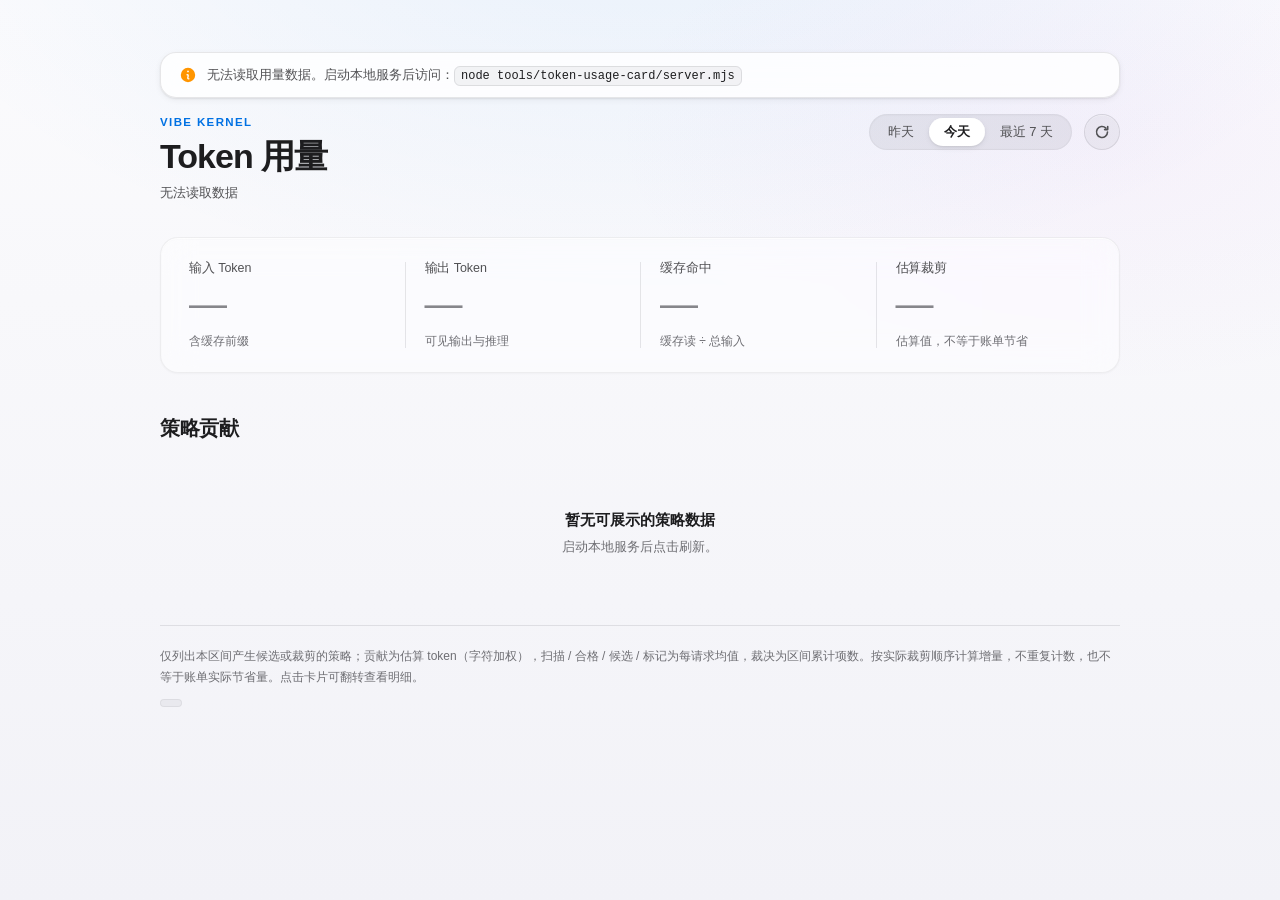
==== commit 6bb03ef4: "feat(token-usage-card): 策略贡献改为可翻面卡片网格并加入毛玻璃材质 - 策略贡献由列表行改为卡片网格，一行最多 4 个（860px 2 列、640px 1 列） - 卡片正面展" ====
--- a/tools/token-usage-card/index.html
+++ b/tools/token-usage-card/index.html
@@ -9,7 +9,7 @@
 <meta name="apple-mobile-web-app-capable" content="yes">
 <meta name="apple-mobile-web-app-status-bar-style" content="default">
 <title>Vibe Kernel · Token Usage</title>
-<link rel="stylesheet" href="styles.css?v=20261102-3">
+<link rel="stylesheet" href="styles.css?v=20261102-4">
 </head>
 <body>
 
@@ -20,7 +20,7 @@
   <span class="notice-text">无法读取用量数据。启动本地服务后访问：<code>node tools/token-usage-card/server.mjs</code></span>
 </div>
 
-<main class="card" aria-labelledby="cardTitle">
+<main class="page" aria-labelledby="cardTitle">
   <header class="card-head">
     <div class="head-titles">
       <p class="eyebrow">Vibe Kernel</p>
@@ -72,18 +72,18 @@
       <h2 id="strategyTitle">策略贡献</h2>
       <p class="section-total" id="strategyTotal" aria-live="polite"></p>
     </div>
-    <div id="strategyList"></div>
+    <div id="strategyList" class="strategy-grid"></div>
     <p class="strategy-hint" id="strategyHint" hidden>该区间没有实际裁剪记录，策略贡献为 0。</p>
   </section>
 
   <footer class="foot">
     <p class="footnote">
-      仅列出本区间产生候选或裁剪的策略；贡献为估算 token（字符加权），扫描 / 合格 / 候选 / 标记为每请求均值，裁剪为区间累计项数。按实际裁剪顺序计算增量，不重复计数，也不等于账单实际节省量。
+      仅列出本区间产生候选或裁剪的策略；贡献为估算 token（字符加权），扫描 / 合格 / 候选 / 标记为每请求均值，裁决为区间累计项数。按实际裁剪顺序计算增量，不重复计数，也不等于账单实际节省量。点击卡片可翻转查看明细。
     </p>
     <p class="snapshot" id="snapshot" aria-live="polite"></p>
   </footer>
 </main>
 
-<script src="app.js?v=20261102-3"></script>
+<script src="app.js?v=20261102-4"></script>
 </body>
 </html>
--- a/tools/token-usage-card/styles.css
+++ b/tools/token-usage-card/styles.css
@@ -23,6 +23,11 @@
   --surface-soft-hover: rgba(118, 118, 128, 0.12);
   --surface-inset: rgba(0, 0, 0, 0.03);
 
+  /* 轻微毛玻璃 (Light Frosted Glass) */
+  --glass-raised: rgba(255, 255, 255, 0.66);
+  --glass-inset: rgba(255, 255, 255, 0.46);
+  --glass-edge: inset 0 1px 0 0 rgba(255, 255, 255, 0.75), 0 1px 2px rgba(0, 0, 0, 0.03);
+
   /* 文字系统层级 (Typography Colors - Apple Standard) */
   --ink: #1d1d1f;            /* Primary Label */
   --ink-mid: #515154;        /* Secondary Label */
@@ -40,13 +45,6 @@
   --thumb: #ffffff;
   --thumb-shadow: 0 1px 2px rgba(0, 0, 0, 0.08), 0 2px 6px rgba(0, 0, 0, 0.06);
   --thumb-highlight: inset 0 0.5px 0 0 rgba(255, 255, 255, 0.95);
-
-  /* 物理高光与多层投影 */
-  --card-highlight: inset 0 1px 0 0 rgba(255, 255, 255, 0.9), inset 0 -1px 0 0 rgba(0, 0, 0, 0.02);
-  --card-shadow:
-    0 1px 3px rgba(0, 0, 0, 0.03),
-    0 10px 30px -8px rgba(0, 0, 0, 0.06),
-    0 28px 70px -16px rgba(0, 0, 0, 0.08);
 
   /* Apple System Palette 调色盘与光晕色 */
   --accent: #0071e3;
@@ -66,7 +64,6 @@
   --dot-6-glow: rgba(90, 200, 250, 0.35);
 
   /* 圆角几何 */
-  --radius-card: 26px;
   --radius-group: 18px;
   --radius-item: 12px;
 
@@ -93,6 +90,10 @@
     --surface-soft-hover: rgba(118, 118, 128, 0.26);
     --surface-inset: rgba(0, 0, 0, 0.3);
 
+    --glass-raised: rgba(28, 28, 30, 0.6);
+    --glass-inset: rgba(28, 28, 30, 0.42);
+    --glass-edge: inset 0 1px 0 0 rgba(255, 255, 255, 0.07), 0 1px 2px rgba(0, 0, 0, 0.35);
+
     --ink: #f5f5f7;
     --ink-mid: #a1a1a6;
     --ink-lo: #8e8e93;
@@ -107,12 +108,6 @@
     --thumb: #636366;
     --thumb-shadow: 0 1px 3px rgba(0, 0, 0, 0.5), 0 3px 8px rgba(0, 0, 0, 0.35);
     --thumb-highlight: inset 0 0.5px 0 0 rgba(255, 255, 255, 0.2);
-
-    --card-highlight: inset 0 1px 0 0 rgba(255, 255, 255, 0.14), inset 0 -1px 0 0 rgba(0, 0, 0, 0.5);
-    --card-shadow:
-      0 1px 3px rgba(0, 0, 0, 0.4),
-      0 14px 40px -10px rgba(0, 0, 0, 0.65),
-      0 34px 90px -18px rgba(0, 0, 0, 0.88);
 
     --accent: #0a84ff;
     --accent-glow: rgba(10, 132, 255, 0.35);
@@ -161,18 +156,12 @@
   -moz-osx-font-smoothing: grayscale;
 }
 
-/* ---------------- card ---------------- */
-
-.card {
+/* ---------------- page ---------------- */
+
+/* No outer card: the panel sits directly on the page background so the
+   strategy cards are the only raised surfaces. */
+.page {
   width: min(960px, 100%);
-  padding: 40px 44px 34px;
-  border: 1px solid var(--line);
-  border-radius: var(--radius-card);
-  background: var(--surface);
-  box-shadow: var(--card-highlight), var(--card-shadow);
-  -webkit-backdrop-filter: blur(40px) saturate(190%);
-  backdrop-filter: blur(40px) saturate(190%);
-  transition: box-shadow 0.3s var(--ease);
 }
 
 .card-head {
@@ -381,8 +370,10 @@
   padding: 18px 8px;
   border: 1px solid var(--line-subtle);
   border-radius: var(--radius-group);
-  background: var(--surface-soft);
-  box-shadow: inset 0 1px 2px var(--surface-inset);
+  background: var(--glass-inset);
+  box-shadow: var(--glass-edge), inset 0 1px 2px var(--surface-inset);
+  -webkit-backdrop-filter: blur(16px) saturate(170%);
+  backdrop-filter: blur(16px) saturate(170%);
 }
 
 .metric {
@@ -472,130 +463,168 @@
   text-align: right;
 }
 
-.strategy {
-  padding: 14px 14px;
-  margin: 0 -14px;
-  border-bottom: 1px solid var(--line-subtle);
-  border-radius: var(--radius-item);
-  transition: background-color 0.2s var(--ease);
-}
-
-.strategy:hover {
-  background-color: var(--surface-soft);
-}
-
-.strategy:last-child {
-  padding-bottom: 8px;
-  border-bottom: 0;
-}
-
-.strategy.s1 { --dot: var(--dot-1); --dot-glow: var(--dot-1-glow); }
-.strategy.s2 { --dot: var(--dot-2); --dot-glow: var(--dot-2-glow); }
-.strategy.s3 { --dot: var(--dot-3); --dot-glow: var(--dot-3-glow); }
-.strategy.s4 { --dot: var(--dot-4); --dot-glow: var(--dot-4-glow); }
-.strategy.s5 { --dot: var(--dot-5); --dot-glow: var(--dot-5-glow); }
-.strategy.s6 { --dot: var(--dot-6); --dot-glow: var(--dot-6-glow); }
-
-.strategy-head {
+/* Strategy grid: one flip card per strategy, capped at four per row. */
+.strategy-grid {
+  display: grid;
+  grid-template-columns: repeat(4, minmax(0, 1fr));
+  gap: 12px;
+  margin-top: 18px;
+}
+
+.strategy-grid .strategy-empty {
+  grid-column: 1 / -1;
+}
+
+.scard {
+  --dot: var(--dot-1);
+  --dot-glow: var(--dot-1-glow);
+  position: relative;
+  min-height: 174px;
+  border-radius: var(--radius-group);
+  outline: none;
+  cursor: pointer;
+  perspective: 1200px;
+  -webkit-tap-highlight-color: transparent;
+}
+
+.scard.s1 { --dot: var(--dot-1); --dot-glow: var(--dot-1-glow); }
+.scard.s2 { --dot: var(--dot-2); --dot-glow: var(--dot-2-glow); }
+.scard.s3 { --dot: var(--dot-3); --dot-glow: var(--dot-3-glow); }
+.scard.s4 { --dot: var(--dot-4); --dot-glow: var(--dot-4-glow); }
+.scard.s5 { --dot: var(--dot-5); --dot-glow: var(--dot-5-glow); }
+.scard.s6 { --dot: var(--dot-6); --dot-glow: var(--dot-6-glow); }
+
+.scard-inner {
+  display: grid;
+  height: 100%;
+  border-radius: inherit;
+  transform-style: preserve-3d;
+  transition: transform 0.55s var(--ease);
+}
+
+.scard.is-flipped .scard-inner {
+  transform: rotateY(180deg);
+}
+
+/* Both faces share one grid cell so the card keeps the taller face's height
+   and the flip never shifts the surrounding row. */
+.scard-face {
+  grid-area: 1 / 1;
+  position: relative;
+  /* Own stacking context: the glass pseudo-element sits at z-index -1 and must
+     paint under the text, not over it. */
+  isolation: isolate;
+  display: flex;
+  flex-direction: column;
+  gap: 10px;
+  padding: 16px 16px 15px;
+  border-radius: inherit;
+  box-shadow: var(--thumb-shadow);
+  -webkit-backface-visibility: hidden;
+  backface-visibility: hidden;
+  transition: box-shadow 0.2s var(--ease);
+}
+
+.scard-face::before {
+  content: "";
+  position: absolute;
+  inset: 0;
+  z-index: -1;
+  border: 1px solid var(--line);
+  border-radius: inherit;
+  background: var(--glass-raised);
+  box-shadow: var(--glass-edge);
+  -webkit-backdrop-filter: blur(16px) saturate(170%);
+  backdrop-filter: blur(16px) saturate(170%);
+  transition: border-color 0.2s var(--ease);
+}
+
+.scard:hover .scard-face::before {
+  border-color: var(--line-strong);
+}
+
+.scard:focus-visible .scard-face {
+  box-shadow: 0 0 0 3px var(--accent-glow), var(--thumb-shadow);
+}
+
+.scard:focus-visible .scard-face::before {
+  border-color: var(--accent);
+}
+
+.scard-back {
+  transform: rotateY(180deg);
+}
+
+.scard-top {
   display: flex;
   align-items: baseline;
   justify-content: space-between;
-  gap: 16px;
-  margin-bottom: 6px;
-}
-
-.strategy-title {
-  display: flex;
-  align-items: baseline;
-  flex-wrap: wrap;
-  gap: 3px 8px;
-  min-width: 0;
-}
-
-.strategy-name {
+  gap: 8px;
+}
+
+.scard-name {
   display: inline-flex;
   align-items: center;
-  gap: 9px;
-  font-size: 14.5px;
-  font-weight: 600;
+  gap: 7px;
+  min-width: 0;
+  font-size: 13.5px;
+  font-weight: 650;
   letter-spacing: -0.01em;
 }
 
-.strategy-name::before {
+.scard-name::before {
   content: "";
-  width: 8px;
-  height: 8px;
+  width: 7px;
+  height: 7px;
+  flex: none;
   border-radius: 50%;
   background: var(--dot);
   box-shadow: 0 0 6px var(--dot-glow);
   transition: transform 0.2s var(--ease), box-shadow 0.2s var(--ease);
 }
 
-.strategy:hover .strategy-name::before {
+.scard:hover .scard-name::before {
   transform: scale(1.15);
   box-shadow: 0 0 10px var(--dot-glow);
 }
 
-.strategy-note {
-  display: inline-block;
-  padding: 1px 7px;
-  border-radius: 5px;
-  background: var(--surface-soft);
-  color: var(--ink-mid);
-  font-size: 11.5px;
-  line-height: 1.4;
-  white-space: nowrap;
-}
-
-.strategy-value {
-  display: inline-flex;
-  align-items: baseline;
-  gap: 8px;
-  white-space: nowrap;
+.scard-share {
+  color: var(--ink-lo);
+  font-size: 12px;
   font-variant-numeric: tabular-nums;
   font-feature-settings: "cv02", "cv03", "cv04", "cv11", "tnum";
 }
 
-.strategy-tokens {
-  font-size: 15px;
-  font-weight: 650;
-  letter-spacing: -0.01em;
-}
-
-.strategy-share {
-  min-width: 42px;
-  color: var(--ink-lo);
-  font-size: 12px;
-  text-align: right;
-  font-feature-settings: "cv02", "cv03", "cv04", "cv11", "tnum";
-}
-
-.strategy-counts {
-  display: flex;
-  flex-wrap: wrap;
-  margin: 0 0 10px;
-  color: var(--ink-lo);
-  font-size: 12px;
-  line-height: 1.6;
+.scard-note {
+  margin: 0;
+  color: var(--ink-lo);
+  font-size: 11.5px;
+  line-height: 1.45;
+}
+
+.scard-value {
+  display: flex;
+  align-items: baseline;
+  gap: 5px;
+  margin: auto 0 0;
   font-variant-numeric: tabular-nums;
   font-feature-settings: "cv02", "cv03", "cv04", "cv11", "tnum";
 }
 
-.strategy-counts .count {
-  white-space: nowrap;
-}
-
-.strategy-counts .count:not(:last-child)::after {
-  content: " ·";
-  margin: 0 2px;
-}
-
-.strategy-counts.is-empty {
-  display: block;
+.scard-tokens {
+  font-size: 24px;
+  font-weight: 650;
+  letter-spacing: -0.02em;
+}
+
+.scard-unit {
+  color: var(--ink-lo);
+  font-size: 11px;
+  font-weight: 500;
 }
 
 .bar {
-  height: 6px;
+  height: 5px;
   border-radius: 999px;
   background: var(--track);
   box-shadow: inset 0 0.5px 1px rgba(0, 0, 0, 0.06);
@@ -610,6 +639,77 @@
   background: var(--dot);
   box-shadow: 0 0 6px var(--dot-glow);
   transition: width 0.4s var(--ease);
+}
+
+/* Back face: scan funnel numbers, opened by tapping the card. */
+.scard-back-head {
+  display: flex;
+  align-items: baseline;
+  justify-content: space-between;
+  gap: 8px;
+  margin: 0;
+}
+
+.scard-scope {
+  flex: none;
+  color: var(--ink-lo);
+  font-size: 10.5px;
+  font-variant-numeric: tabular-nums;
+}
+
+.scard-back-head .scard-name {
+  color: var(--ink-mid);
+  font-size: 12.5px;
+}
+
+.scard-stats {
+  display: flex;
+  flex-direction: column;
+  gap: 5px;
+  margin-top: auto;
+}
+
+.scard-stat {
+  display: flex;
+  align-items: baseline;
+  justify-content: space-between;
+  gap: 8px;
+  font-size: 12px;
+  line-height: 1.45;
+}
+
+.scard-stat-label {
+  color: var(--ink-lo);
+}
+
+.scard-stat-value {
+  font-weight: 600;
+  font-variant-numeric: tabular-nums;
+  font-feature-settings: "cv02", "cv03", "cv04", "cv11", "tnum";
+}
+
+.scard-stat-value small {
+  margin-left: 2px;
+  color: var(--ink-lo);
+  font-size: 10.5px;
+  font-weight: 500;
+}
+
+.scard-stat.is-total {
+  margin-top: 3px;
+  padding-top: 6px;
+  border-top: 1px solid var(--line-subtle);
+}
+
+.scard-stat.is-total .scard-stat-value {
+  color: var(--dot);
+}
+
+.scard-empty {
+  margin: 4px 0 0;
+  color: var(--ink-lo);
+  font-size: 12px;
+  line-height: 1.5;
 }
 
 .strategy-hint {
@@ -745,6 +845,10 @@
 /* ---------------- responsive ---------------- */
 
 @media (max-width: 860px) {
+  .strategy-grid {
+    grid-template-columns: repeat(2, minmax(0, 1fr));
+  }
+
   .metrics {
     grid-template-columns: repeat(2, minmax(0, 1fr));
     row-gap: 20px;
@@ -785,11 +889,6 @@
     padding: 20px 14px 44px;
   }
 
-  .card {
-    padding: 26px 20px 24px;
-    border-radius: 22px;
-  }
-
   .card-head {
     flex-direction: column;
     gap: 18px;
@@ -826,22 +925,8 @@
     margin-top: 30px;
   }
 
-  .strategy {
-    padding: 12px 8px;
-    margin: 0 -8px;
-  }
-
-  .strategy-head {
-    gap: 10px;
-  }
-
-  .strategy-note {
-    font-size: 11px;
-    white-space: normal;
-  }
-
-  .strategy-counts {
-    font-size: 11.5px;
+  .strategy-grid {
+    grid-template-columns: minmax(0, 1fr);
   }
 }
 
@@ -850,8 +935,9 @@
   .bar > span,
   .refresh,
   .refresh-icon,
-  .strategy,
-  .strategy-name::before,
+  .scard-inner,
+  .scard-face,
+  .scard-name::before,
   .metric {
     transition: none !important;
   }
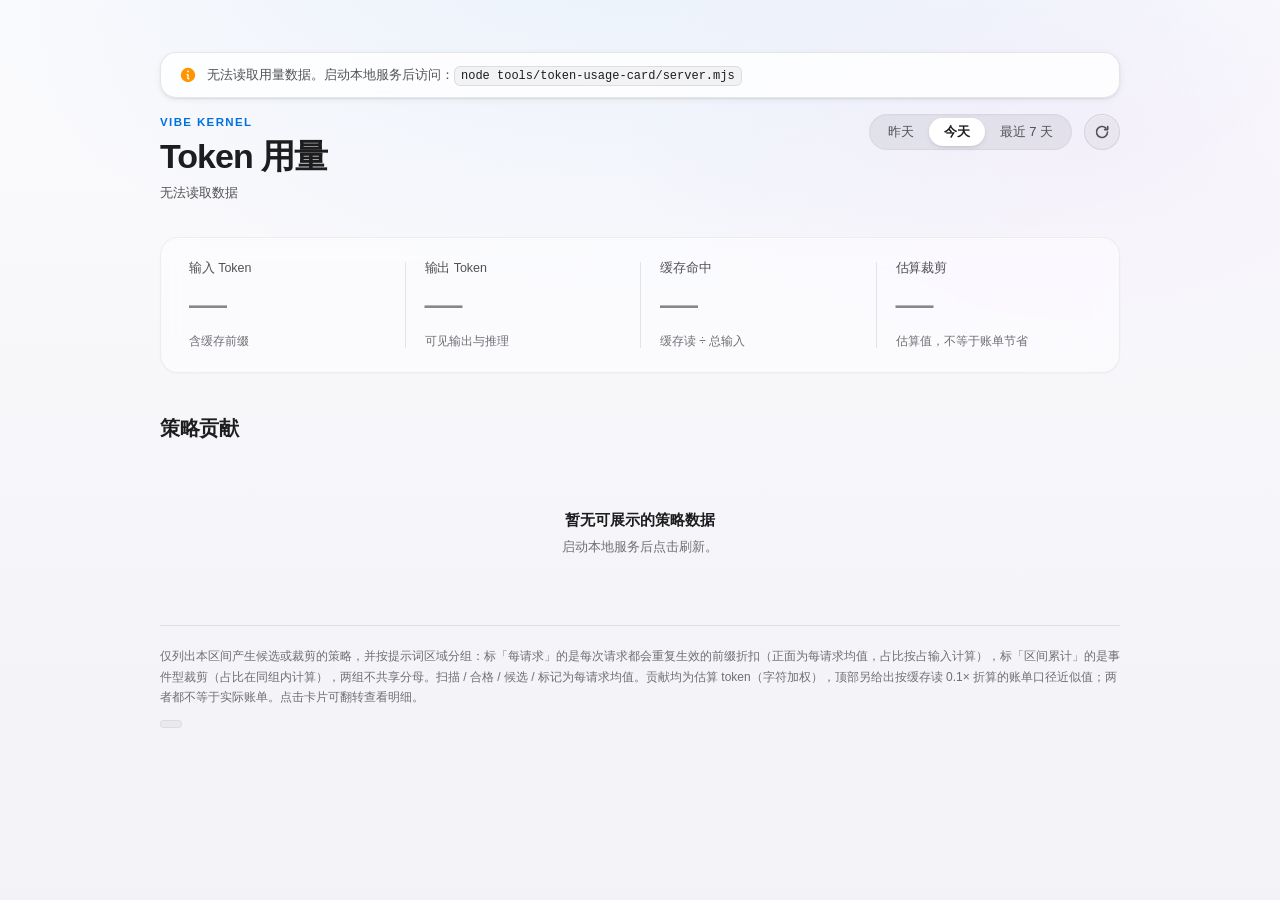
==== commit d5858bcd: "feat(token-usage-card): 策略贡献分域展示并加入缓存加权口径 卡片此前把六条策略的估算节省放进同一个占比条，恒定前缀折扣（Tool Descriptions，每次请求 2605 " ====
--- a/tools/token-usage-card/index.html
+++ b/tools/token-usage-card/index.html
@@ -9,7 +9,7 @@
 <meta name="apple-mobile-web-app-capable" content="yes">
 <meta name="apple-mobile-web-app-status-bar-style" content="default">
 <title>Vibe Kernel · Token Usage</title>
-<link rel="stylesheet" href="styles.css?v=20261102-4">
+<link rel="stylesheet" href="styles.css?v=20261110-2">
 </head>
 <body>
 
@@ -78,12 +78,12 @@
 
   <footer class="foot">
     <p class="footnote">
-      仅列出本区间产生候选或裁剪的策略；贡献为估算 token（字符加权），扫描 / 合格 / 候选 / 标记为每请求均值，裁决为区间累计项数。按实际裁剪顺序计算增量，不重复计数，也不等于账单实际节省量。点击卡片可翻转查看明细。
+      仅列出本区间产生候选或裁剪的策略，并按提示词区域分组：标「每请求」的是每次请求都会重复生效的前缀折扣（正面为每请求均值，占比按占输入计算），标「区间累计」的是事件型裁剪（占比在同组内计算），两组不共享分母。扫描 / 合格 / 候选 / 标记为每请求均值。贡献均为估算 token（字符加权），顶部另给出按缓存读 0.1× 折算的账单口径近似值；两者都不等于实际账单。点击卡片可翻转查看明细。
     </p>
     <p class="snapshot" id="snapshot" aria-live="polite"></p>
   </footer>
 </main>
 
-<script src="app.js?v=20261102-4"></script>
+<script src="app.js?v=20261110-2"></script>
 </body>
 </html>
--- a/tools/token-usage-card/styles.css
+++ b/tools/token-usage-card/styles.css
@@ -588,11 +588,29 @@
   box-shadow: 0 0 10px var(--dot-glow);
 }
 
+/* Group marker: "每请求" (constant prefix discount) vs "区间累计" (events).
+   Sits on its own line under the title so it never competes with the share. */
+.scard-chip {
+  align-self: flex-start;
+  margin: -4px 0 0;
+  padding: 1px 8px;
+  border-radius: 999px;
+  background: var(--surface-soft);
+  color: var(--ink-lo);
+  font-size: 10px;
+  font-weight: 550;
+  letter-spacing: 0.01em;
+  line-height: 1.6;
+  white-space: nowrap;
+}
+
 .scard-share {
+  flex: none;
   color: var(--ink-lo);
   font-size: 12px;
   font-variant-numeric: tabular-nums;
   font-feature-settings: "cv02", "cv03", "cv04", "cv11", "tnum";
+  white-space: nowrap;
 }
 
 .scard-note {
